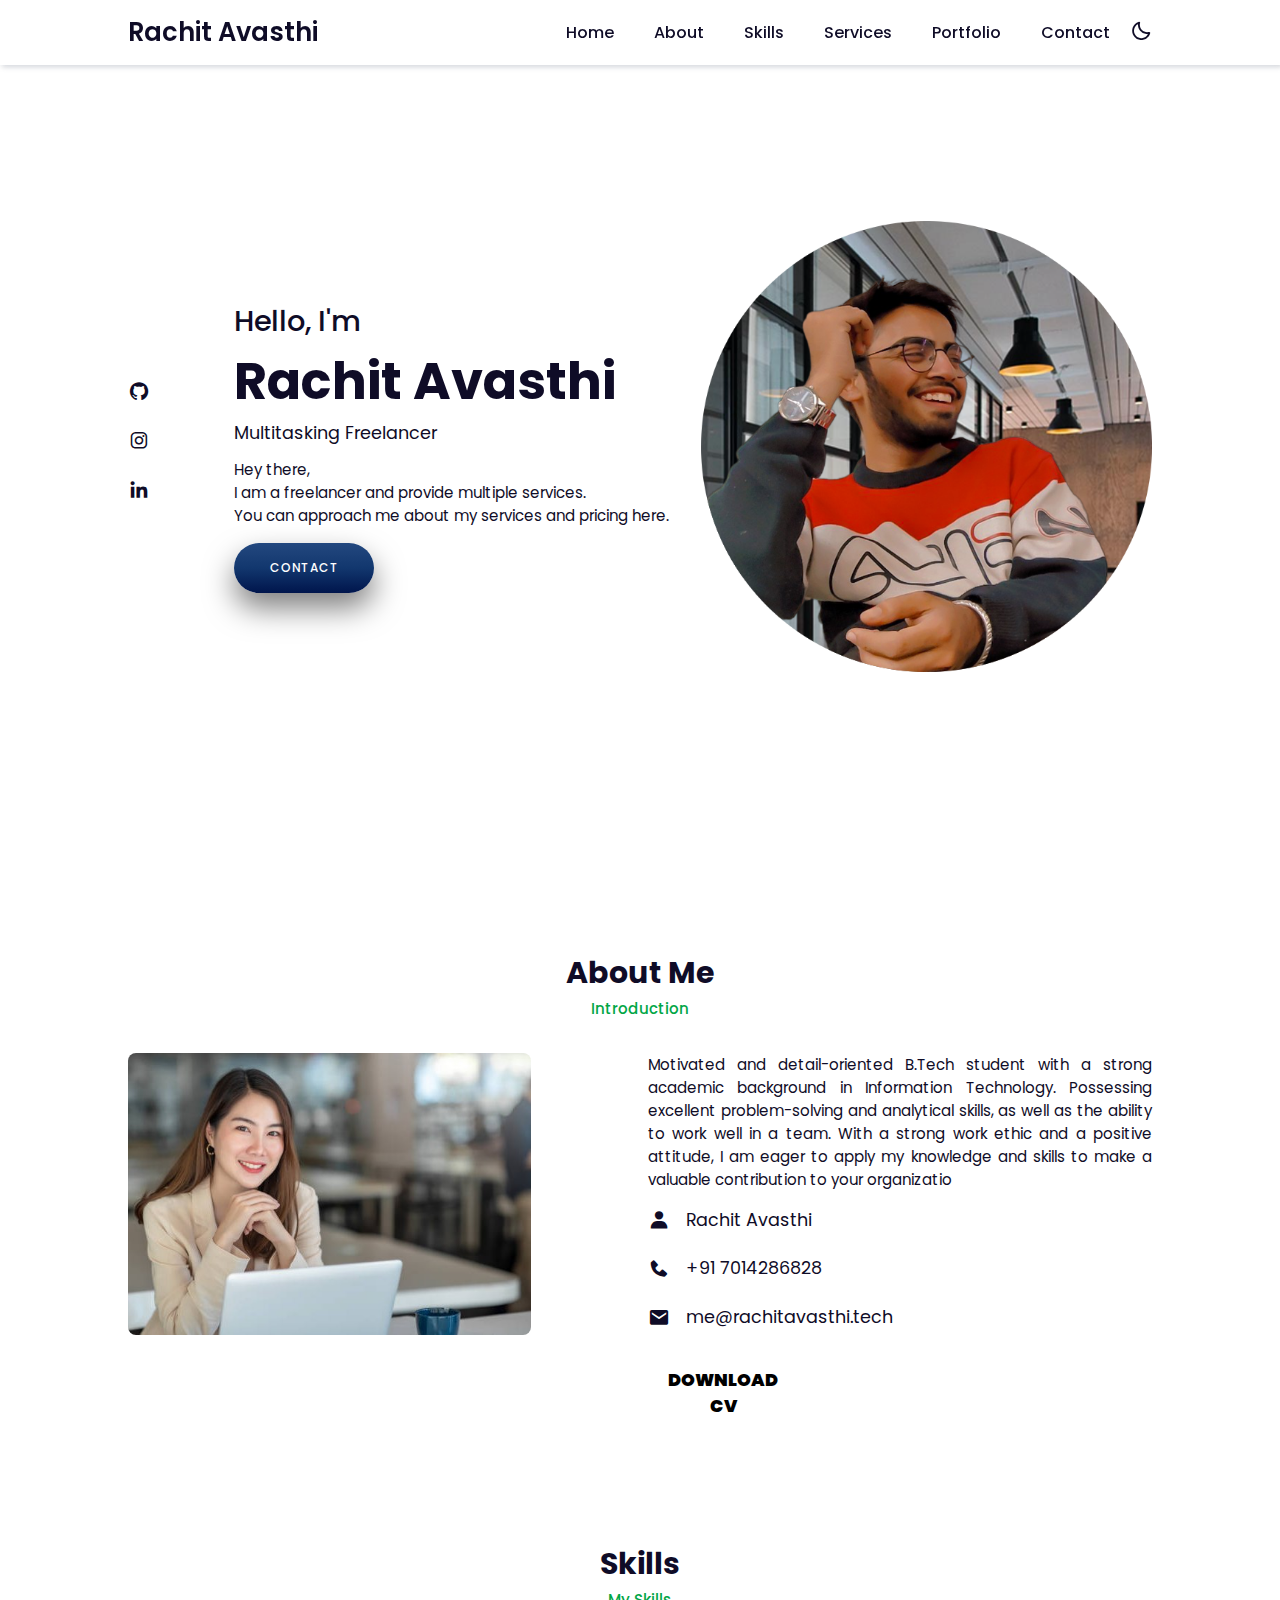
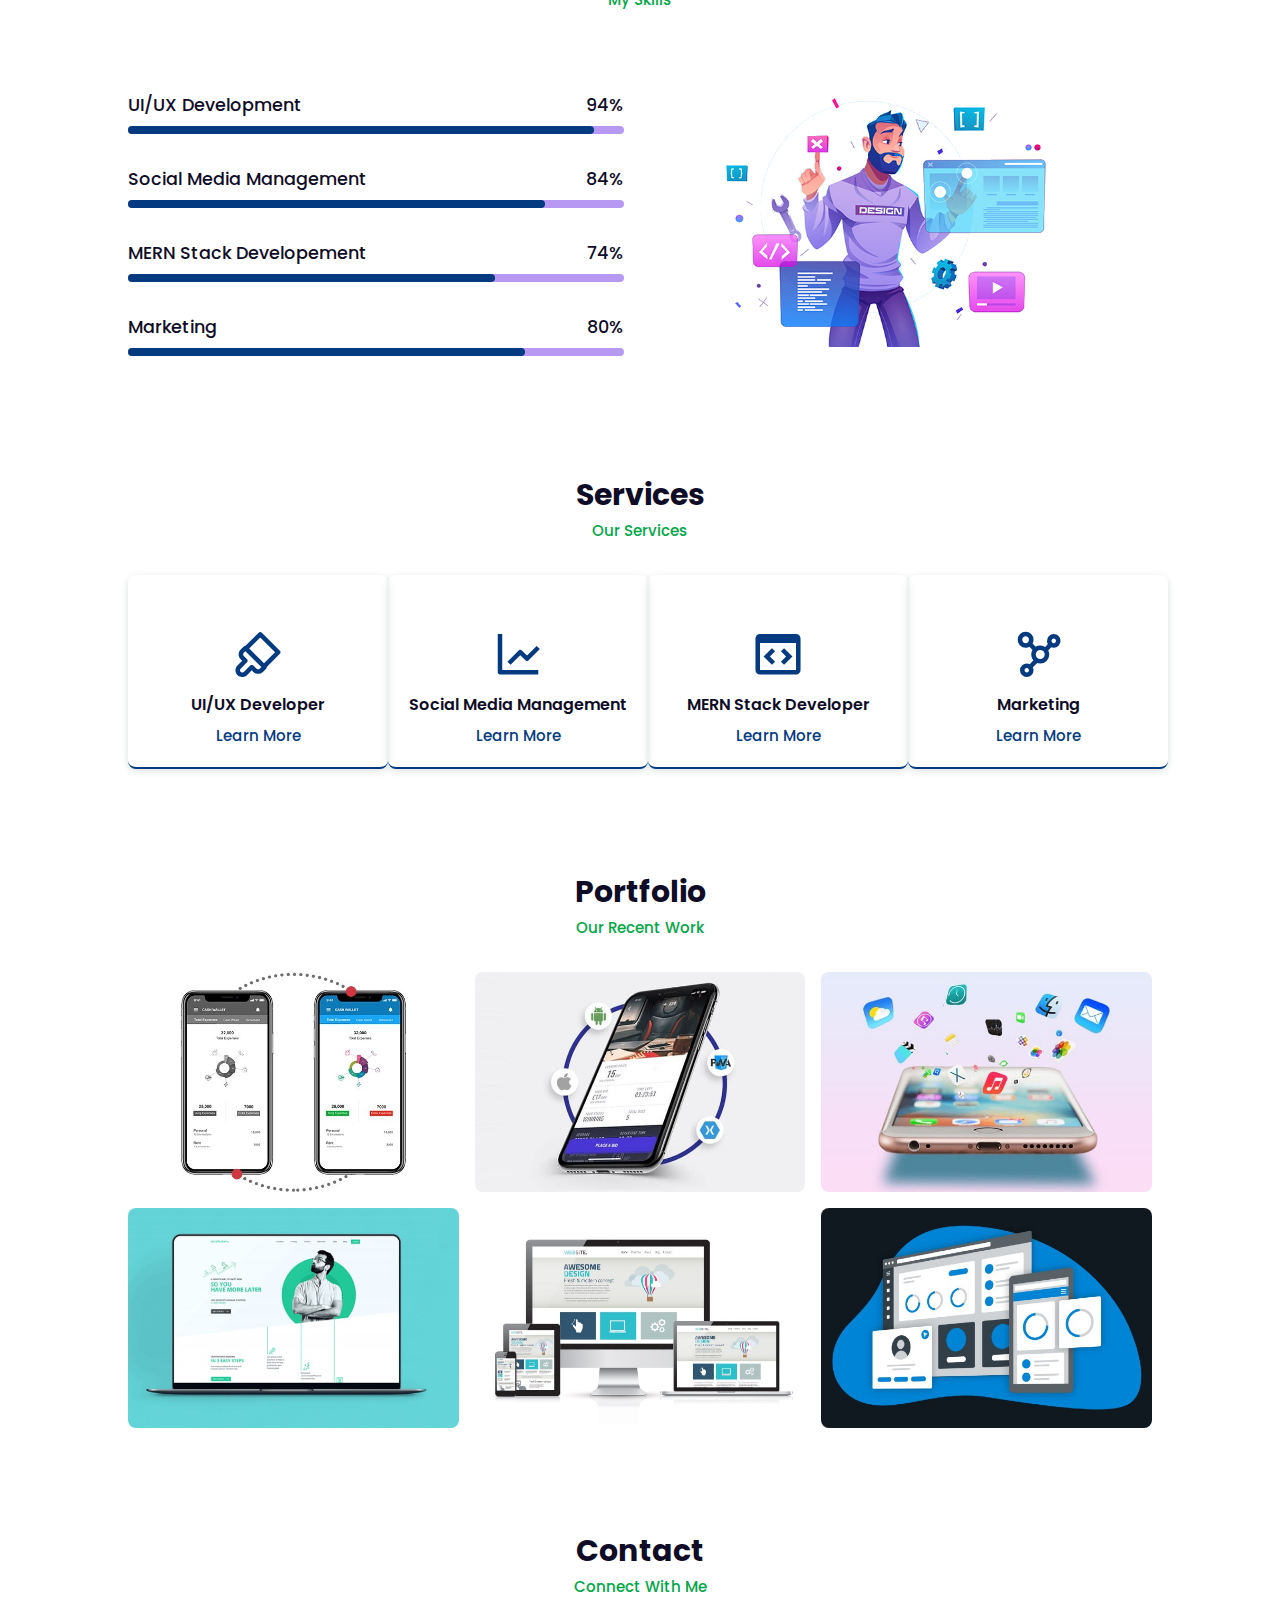
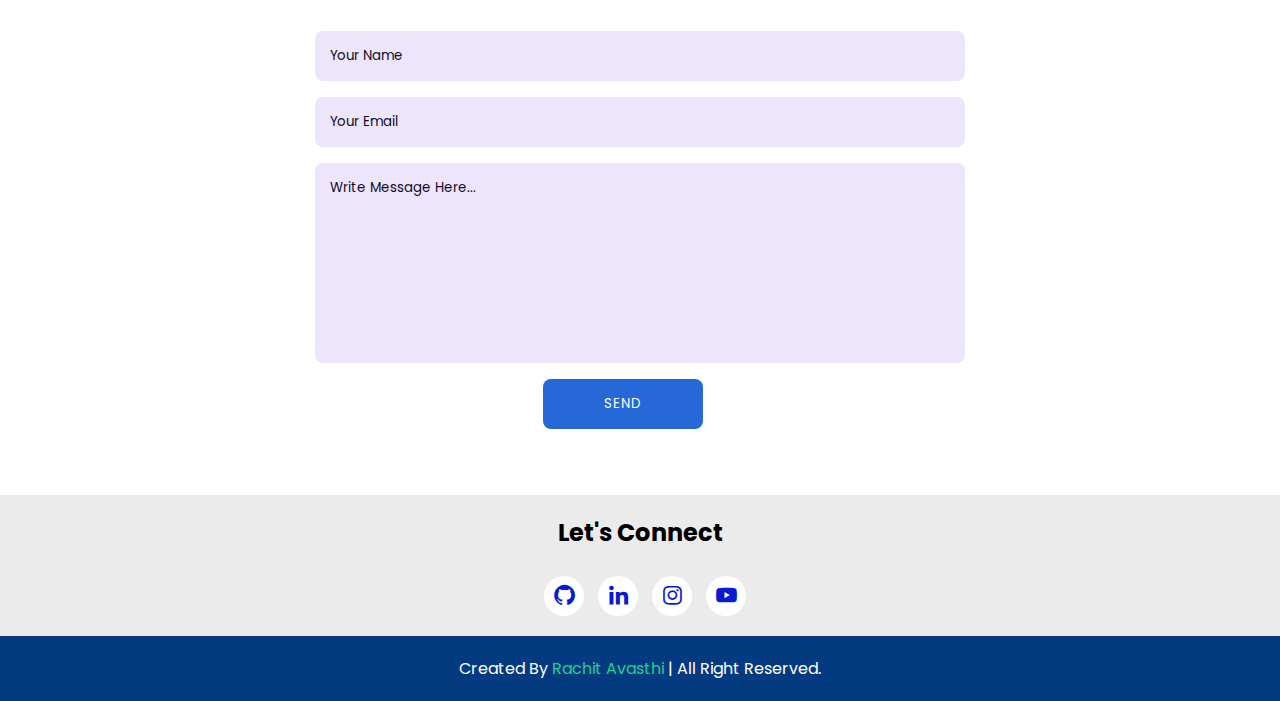
==== index.html @ ac88b284 "Update index.html" ====
<!DOCTYPE html>
<html lang="en">
<head>
    <meta charset="UTF-8">
    <meta http-equiv="X-UA-Compatible" content="IE=edge">
    <meta name="viewport" content="width=device-width, initial-scale=1.0">
    <title>Rachit Avasthi</title>
    <!-- Link To CSS -->
    <link rel="stylesheet" href="./css/style.css">
    <!-- Box Icons -->
    <link rel="stylesheet" href="https://cdn.jsdelivr.net/npm/boxicons@latest/css/boxicons.min.css">
    <!-- Favicon  -->
    <link rel="shortcut icon" href="/11.png" type="image/x-icon">
</head>
<body>
    <!-- Navbar -->
    <header>
        <a href="#" class="logo">Rachit Avasthi</a>
 
        <div class="bx bx-menu" id="menu-icon"></div>
 
        <ul class="navbar">
            <li><a href="#home">Home</a></li>
            <li><a href="#about">About</a></li>
            <li><a href="#skills">Skills</a></li>
            <li><a href="#services">Services</a></li>
            <li><a href="#portfolio">Portfolio</a></li>
            <li><a href="#contact">Contact</a></li>
            <div class="bx bx-moon" id="darkmode"></div>
        </ul>
    </header>
    <!-- Home -->
 
    <section class="home" id="home">
        <div class="social">
            <a href="https://github.com/Gacky1" target="_blank"><i class='bx bxl-github'></i></a>
            <a href="https://www.instagram.com/gacky_a1" target="_blank"><i class='bx bxl-instagram'></i></a>
            <a href="https://www.linkedin.com/in/rachit-avasthi/" target="_blank"><i class='bx bxl-linkedin' ></i></a>
        </div>
        <div class="home-img">
            <img src="11.png" alt="">
        </div>
        <div class="home-text">
            <span>Hello, I'm</span>
            <h1>Rachit Avasthi</h1>
            <h2>Multitasking Freelancer</h2>
            <p>Hey there,<br>I am a freelancer and provide multiple services.<br> You can approach me about my services and pricing here.</p>
            <a href="#contact" class=""><button class="btn">
                <span class="btn-text-one">Contact</span>
                <span class="btn-text-two">Sure!</span>
            </button></a>
        </div>
 
    </section>
    <!-- About -->
    <section class="about" id="about">
        <div class="heading">
            <h2>About Me</h2>
            <span>Introduction</span>
        </div>
        <!-- About Content -->
        <div class="about-container">
            <div class="about-img">
                <img src="121.jpg" alt="">
            </div>
            <div class="about-text">
                <p>Motivated and detail-oriented B.Tech student with a strong
                    academic background in Information Technology. Possessing
                    excellent problem-solving and analytical skills, as well as the
                    ability to work well in a team. With a strong work ethic and a
                    positive attitude, I am eager to apply my knowledge and skills
                    to make a valuable contribution to your organizatio</p>
                <div class="information">
                    <!-- Box 1 -->
                    <div class="info-box">
                        <i class='bx bxs-user' ></i>
                        <span>Rachit Avasthi</span>
                    </div>
                    <!-- Box 2 -->
                    <div class="info-box">
                        <i class='bx bxs-phone' ></i>
                        <span>+91 7014286828</span>
                    </div>
                    <!-- Box 3 -->
                    <div class="info-box">
                        <i class='bx bxs-envelope' ></i>
                        <span>me@rachitavasthi.tech</span>
                    </div>
                </div>
                <a href="Rachit Avasthi.pdf" class="" target="_blank"><button>
                    <span class="box">
                        Download CV
                    </span>
                </button></a>
            </div>
        </div>
    </section>
    <!-- Skills -->
    <section class="skills" id="skills">
        <div class="heading">
            <h2>Skills</h2>
            <span>My Skills</span>
        </div>
        <!-- Skills Content -->
        <div class="skills-container">
            <div class="bars">
                <!-- Box 1 -->
                <div class="bars-box">
                    <h3>UI/UX Development</h3>
                    <span>94%</span>
                    <div class="light-bar"></div>
                    <div class="percent-bar html-bar"></div>
                </div>
                <!-- Box 2 -->
                <div class="bars-box">
                    <h3>Social Media Management</h3>
                    <span>84%</span>
                    <div class="light-bar"></div>
                    <div class="percent-bar css-bar"></div>
                </div>
                <!-- Box 3 -->
                <div class="bars-box">
                    <h3>MERN Stack Developement</h3>
                    <span>74%</span>
                    <div class="light-bar"></div>
                    <div class="percent-bar js-bar"></div>
                </div>
                <!-- Box 4 -->
                <div class="bars-box">
                    <h3>Marketing</h3>
                    <span>80%</span>
                    <div class="light-bar"></div>
                    <div class="percent-bar react-bar"></div>
                </div>
            </div>
            <div class="skills-img">
                <img src="123.png" alt="">
            </div>
        </div>
 
    </section>
    <!-- Services -->
    <section class="services" id="services">
        <div class="heading">
            <h2>Services</h2>
            <span>Our Services</span>
        </div>
        <div class="services-content">
            <!-- Box 1 -->
            <div class="services-box">
                <i class='bx bx-brush' ></i>
                <h3>UI/UX Developer</h3>
                <a href="#">Learn More</a>
            </div>
            <!-- Box 2 -->
            <div class="services-box">
                <i class='bx bx-line-chart'></i>
                <h3>Social Media Management</h3>
                <a href="#">Learn More</a>
            </div>
            <!-- Box 3 -->
            <div class="services-box">
                <i class='bx bx-code-block'></i>
                <h3>MERN Stack Developer</h3>
                <a href="#">Learn More</a>
            </div>

            <div class="services-box">
                <i class='bx bx-network-chart'></i>
                <h3>Marketing</h3>
                <a href="#">Learn More</a>
            </div>
        </div>
    </section>
    <!-- Portfolio -->
    <section class="portfolio" id="portfolio">
        <div class="heading">
            <h2>Portfolio</h2>
            <span>Our Recent Work</span>
        </div>
        <div class="portfolio-content">
            <div class="portfolio-img">
                <img src="blog-2.jpg" alt="">
            </div>
            <div class="portfolio-img">
                <img src="blog-3.jpg" alt="">
            </div>
            <div class="portfolio-img">
                <img src="blog-4.jpg" alt="">
            </div>
            <div class="portfolio-img">
                <img src="blog-5.jpg" alt="">
            </div>
            <div class="portfolio-img">
                <img src="blog-6.jpg" alt="">
            </div>
            <div class="portfolio-img">
                <img src="blog-7.jpg" alt="">
            </div>
            
        </div>
    </section>
    <!-- Contact -->
    <section class="contact" id="contact">
        <div class="heading">
            <h2>Contact</h2>
            <span>Connect With Me</span>
        </div>
        <div class="contact-form">
            <form action="https://formsubmit.co/rachitavasthi.it25@jecrc.ac.in" method="POST" />
                <input type="text" placeholder="Your Name" required>
                <input type="email" name="" id="" placeholder="Your Email" required>
                <textarea name="" id="" cols="30" rows="10" placeholder="Write Message Here..."></textarea>
                <input type="submit" value="Send" class="contact-button">
            </form>
        </div>
    </section>
    <!-- Footer -->
    <div class="footer">
        <h2>Let's Connect</h2>
        <div class="footer-social">
            <a href="https://github.com/Gacky1" target="_blank"><i class='bx bxl-github' ></i></a>
            <a href="https://www.linkedin.com/in/rachit-avasthi/" target="_blank"><i class='bx bxl-linkedin' ></i></a>
            <a href="https://www.instagram.com/gacky_a1" target="_blank"><i class='bx bxl-instagram' ></i></a>
            <a href="#"><i class='bx bxl-youtube' ></i></a>
        </div>
 
    </div>
    <!-- Copyright -->
    <div class="copyright">
        <p>Created By <a href="">Rachit Avasthi</a> | All Right Reserved.</p>
    </div>
 
 
 
    <!-- Link To JS -->
    <script src="./js/script.js"></script>
</body>
</html>
---- css/style.css ----
/* Google Fonts */
@import url("https://fonts.googleapis.com/css2?family=Poppins:wght@200;300;400;500;600;700&display=swap");
* {
  margin: 0;
  padding: 0;
  box-sizing: border-box;
  list-style: none;
  text-decoration: none;
  scroll-behavior: smooth;
  scroll-padding-top: 2rem;
  font-family: "Poppins", sans-serif;
}
:root {
  --main-color: #033a80;
  --bg-color: #fff;
  --text-color: #0f0c27;
  --hover: hsl(260, 100%, 51%);
 
  --big-font: 3.2rem;
  --medium-font: 1.8rem;
  --p-font: 0.941rem;
}
section {
  padding: 50px 10%;
}
body.active {
  --text-color: #fff;
  --bg-color: #0f0c27;
}
body {
  background: var(--bg-color);
  color: var(--text-color);
}
*::selection {
  color: var(--bg-color);
  background: var(--main-color);
}
.heading {
  text-align: center;
}
.heading h2 {
  font-size: 30px;
}
 
.heading span {
  font-size: var(--p-font);
  color: rgb(2, 166, 70);
}
header {
  position: fixed;
  width: 100%;
  top: 0;
  right: 0;
  z-index: 1000;
  display: flex;
  align-items: center;
  justify-content: space-between;
  background: var(--bg-color);
  padding: 13px 10%;
  transition: 0.2s;
  box-shadow: -3px -3px 7px #ffffff73,
				2px 2px 5px rgba(94, 104, 121, 0.288);
}
header.shadow {
  box-shadow: 0 0 4px rgb(14 55 54 / 15%);
}
.logo {
  font-size: 1.61rem;
  font-weight: 600;
  color: var(--text-color);
}
.navbar {
  display: flex;
}
.navbar a {
  font-size: 1rem;
  padding: 10px 20px;
  color: var(--text-color);
  font-weight: 500;
}
.navbar a:hover {
  color: var(--hover);
}
#menu-icon {
  font-size: 24px;
  cursor: pointer;
  z-index: 10001;
  display: none;
}
#darkmode {
  font-size: 22px;
  cursor: pointer;
}
.home {
  position: relative;
  width: 100%;
  min-height: 100vh;
  display: grid;
  grid-template-columns: 0.2fr 1fr 1fr;
  align-items: center;
  gap: 1rem;
}
.home-img {
  order: 3;
}
.home-img img {
  width: 100%;
}
.home-text span {
  font-size: var(--medium-font);
  font-weight: 500;
}
.home-text h1 {
  font-size: var(--big-font);
}
.home-text h2 {
  font-size: 1.1rem;
  font-weight: 400;
}
.home-text p {
  font-size: var(--p-font);
  font-weight: 400;
  margin: 0.7rem 0 1rem;
}
.social {
  display: flex;
  flex-direction: column;
}
.social a {
  margin-bottom: 1rem;
  font-size: 22px;
  color: var(--text-color);
}
.social a:hover {
  color: var(--hover);
  transform: scale(1.09);
  transition: 0.5s;
}
/* .btn {
  display: inline-block;
  background: var(--main-color);
  color: #fff;
  padding: 0.7rem 1.3rem;
  border-radius: 0.5rem;
}
.btn:hover {
  background: var(--hover);
}
  */
  .btn {
    width: 140px;
    height: 50px;
    background: linear-gradient(to top, #00154c, #12376e, #23487f);
    color: #fff;
    border-radius: 50px;
    border: none;
    outline: none;
    cursor: pointer;
    position: relative;
    box-shadow: 0 15px 30px rgba(0, 0, 0, 0.5);
    overflow: hidden;
  }
  
  .btn span {
    font-size: 12px;
    text-transform: uppercase;
    letter-spacing: 1px;
    transition: top 0.5s;
  }
  
  .btn-text-one {
    position: absolute;
    width: 100%;
    top: 50%;
    left: 0;
    transform: translateY(-50%);
  }
  
  .btn-text-two {
    position: absolute;
    width: 100%;
    top: 150%;
    left: 0;
    transform: translateY(-50%);
  }
  
  .btn:hover .btn-text-one {
    top: -100%;
  }
  
  .btn:hover .btn-text-two {
    top: 50%;
  }
  

.about-container {
  display: grid;
  grid-template-columns: repeat(2, 1fr);
  gap: 1rem;
  margin-top: 2rem;
}
 
.about-img img {
  width: 80%;
  border-radius: 0.5rem;
}
.about-text p {
  font-size: var(--p-font);
  font-weight: 400;
  text-align: justify;
}
.information {
  margin: 1rem 0 1.4rem;
}
.information .info-box {
  display: flex;
  align-items: center;
  margin-bottom: 1.4rem;
}
.information .info-box .bx {
  font-size: 22px;
}
.information .info-box span {
  font-weight: 400;
  margin-left: 1rem;
}
.box {
  width: 140px;
  height: auto;
  float: left;
  transition: .5s linear;
  position: relative;
  display: block;
  overflow: hidden;
  padding: 15px;
  text-align: center;
  margin: 0 5px;
  background: transparent;
  text-transform: uppercase;
  font-weight: 900;
}

.box:before {
  position: absolute;
  content: '';
  left: 0;
  bottom: 0;
  height: 4px;
  width: 100%;
  border-bottom: 4px solid transparent;
  border-left: 4px solid transparent;
  box-sizing: border-box;
  transform: translateX(100%);
}

.box:after {
  position: absolute;
  content: '';
  top: 0;
  left: 0;
  width: 100%;
  height: 4px;
  border-top: 4px solid transparent;
  border-right: 4px solid transparent;
  box-sizing: border-box;
  transform: translateX(-100%);
}

.box:hover {
  box-shadow: 0 5px 15px rgba(0, 0, 0, 0.5);
}

.box:hover:before {
  border-color: #262626;
  height: 100%;
  transform: translateX(0);
  transition: .3s transform linear, .3s height linear .3s;
}

.box:hover:after {
  border-color: #262626;
  height: 100%;
  transform: translateX(0);
  transition: .3s transform linear, .3s height linear .5s;
}

button {
  color: black;
  text-decoration: none;
  cursor: pointer;
  outline: none;
  border: none;
  background: transparent;
}
.skills-container {
  display: grid;
  grid-template-columns: repeat(2, 1fr);
  align-items: center;
  gap: 2rem;
  margin-top: 4rem;
}
.skills-img img {
  width: 80%;
  padding-left: 4rem;
  object-position: center;
}
.bars-box {
  position: relative;
  display: flex;
  justify-content: space-between;
  align-items: center;
  padding: 1rem 0;
  margin-bottom: 1rem;
}
.bars-box h3,
span {
  font-size: 1.1rem;
  font-weight: 500;
}
.light-bar {
  position: absolute;
  bottom: 0;
  left: 0;
  width: 100%;
  height: 0.5rem;
  background: hsla(260, 100%, 44%, 0.4);
  border-radius: 0.5rem;
}
.percent-bar {
  position: absolute;
  bottom: 0;
  left: 0;
  height: 0.5rem;
  background: var(--main-color);
  border-radius: 0.5rem;
}
.html-bar {
  width: 94%;
}
.css-bar {
  width: 84%;
}
.js-bar {
  width: 74%;
}
.react-bar {
  width: 80%;
}
.services-content {
  display: grid;
  grid-template-columns: repeat(auto-fit, minmax(200px, auto));
  justify-content: center;
  gap: 1rem;
  margin-top: 2rem;
}
.services-box {
  padding: 20px;
  width: 260px;
  display: flex;
  flex-direction: column;
  align-items: center;
  text-align: center;
  border-radius: 0.5rem;
  border-bottom: 2px solid var(--main-color);
  box-shadow: 0 2px 7px rgb(14 55 54 / 15%);
}
.services-box:hover{
  background-color: #02225a;
  transform: scale(1.09);
  transition: 0.8s;
}

.services-box h3 {
  font-size: 1rem;
  font-weight: 600;
  margin: 0.7rem 0 0.4rem;
}
.services-box:hover h3{
  color: #fff;
  transition: 0.8s;
}
.services-box .bx {
  padding-top: 2rem;
  font-size: 54px;
  color: var(--main-color);
}
.services-box:hover .bx{
  color: #22cf91;
  transition: 0.8s;
}
.services-box a {
  color: var(--main-color);
  font-size: var(--p-font);
  font-weight: 500;
}
.services-box:hover a{
  color: #8b8a8f;
  transition: 0.8s;
}
.portfolio-content {
  display: grid;
  grid-template-columns: repeat(auto-fit, minmax(280px, auto));
  gap: 1rem;
  margin-top: 2rem;
}
.portfolio-img {
  overflow: hidden;
  border-radius: 0.5rem;
}
.portfolio-img img {
  width: 100%;
  display: block;
}
.portfolio-img img:hover {
  transform: scale(1.1);
  transition: 1s;
}
.contact-form {
  display: grid;
  place-items: center;
  margin-top: 2rem;
}
.contact-form form {
  display: flex;
  flex-direction: column;
  width: 650px;
}
form input,
textarea {
  padding: 15px;
  border-radius: 0.5rem;
  width: 100%;
  border: none;
  outline: none;
  background: hsla(260, 100%, 44%, 0.1);
  margin-bottom: 1rem;
  color: var(--text-color);
}
form input::placeholder,
textarea::placeholder {
  color: var(--text-color);
}
form textarea {
  resize: none;
  height: 200px;
}
.contact-button {
  width: 160px;
  cursor: pointer;
  background: #2768d9;
  color: #fff;
  justify-content: center;
  text-transform: uppercase;
  letter-spacing: 1px;
  margin-left: 35%;
}
.contact-button:hover {
  background: var(--hover);
}
.footer {
  display: grid;
  place-items: center;
  padding: 20px;
  background: #ebebeb;
  color: #000;
}
.footer h2 {
  font-size: 1.5rem;
  margin-bottom: 1.6rem;
}
.footer-social a i{
  color: rgb(10, 26, 208);
  font-size: 25px;
  margin-left: 10px;
  text-align: center;
  line-height: 40px;
  background-color: #fff;
  border-radius: 50%;
  width: 40px;
  height: 40px;
}
.copyright {
  padding: 20px;
  background: var(--main-color);
  text-align: center;
  color: #fff;
}
.copyright a{
  color: #22cf91;
}
/* Making Responsive */
@media (max-width: 991px) {
  header {
    padding: 18px 4%;
  }
  section {
    padding: 50px 4%;
  }
}
@media (max-width: 881px) {
  :root {
    --big-font: 2.7rem;
    --medium-font: 1.4rem;
  }
}
@media (max-width: 768px) {
  :root {
    --big-font: 2.4rem;
    --medium-font: 1.2rem;
  }
  header {
    padding: 11px 4%;
  }
  #menu-icon {
    display: initial;
    color: var(--text-color);
  }
  header .navbar {
    position: absolute;
    top: -500px;
    left: 0;
    right: 0;
    display: flex;
    flex-direction: column;
    background: var(--bg-color);
    box-shadow: 0 4px 4px rgb(0 0 0 / 10%);
    transition: 0.2s ease;
    text-align: center;
  }
  .navbar.active {
    top: 100%;
  }
  .navbar a {
    padding: 1.5rem;
    display: block;
    background: var(--bg-color);
  }
  #darkmode {
    position: absolute;
    top: 1.4rem;
    right: 2rem;
  }
  .scroll-down {
    display: none;
  }
  .home {
    grid-template-columns: 0.5fr 3fr;
  }
  .home-text {
    grid-column: 1/3;
    padding-left: 1.4rem;
  }
  .home-img {
    order: initial;
  }
  .about-container {
    grid-template-columns: 1fr;
  }
  .about-img {
    display: flex;
    justify-content: center;
  }
  .skills-container {
    grid-template-columns: 1fr;
  }
  .skills-img img {
    padding-left: 0;
  }
  .skills-img {
    padding-top: 2rem;
    display: flex;
    justify-content: center;
  }
  .contact-form form{
    width: 300px;
  }
  .contact-button{
    margin-left: 25%;
  }
}
@media (max-width: 340px) {
  :root {
    --big-font: 1.7rem;
    --medium-font: 1.1rem;
  }
  .home-text span {
    font-size: 1rem;
  }
  .home-text h2 {
    font-size: 0.9rem;
    font-weight: 500;
  }
  .information .info-box span {
    font-size: 1rem;
  }
  .portfolio-content {
    grid-template-columns: repeat(auto-fit, minmax(200px, auto));
  }
  .contact-form form{
    width: 300px;
  }
  .contact-button{
    margin-left: 25%;
  }
}
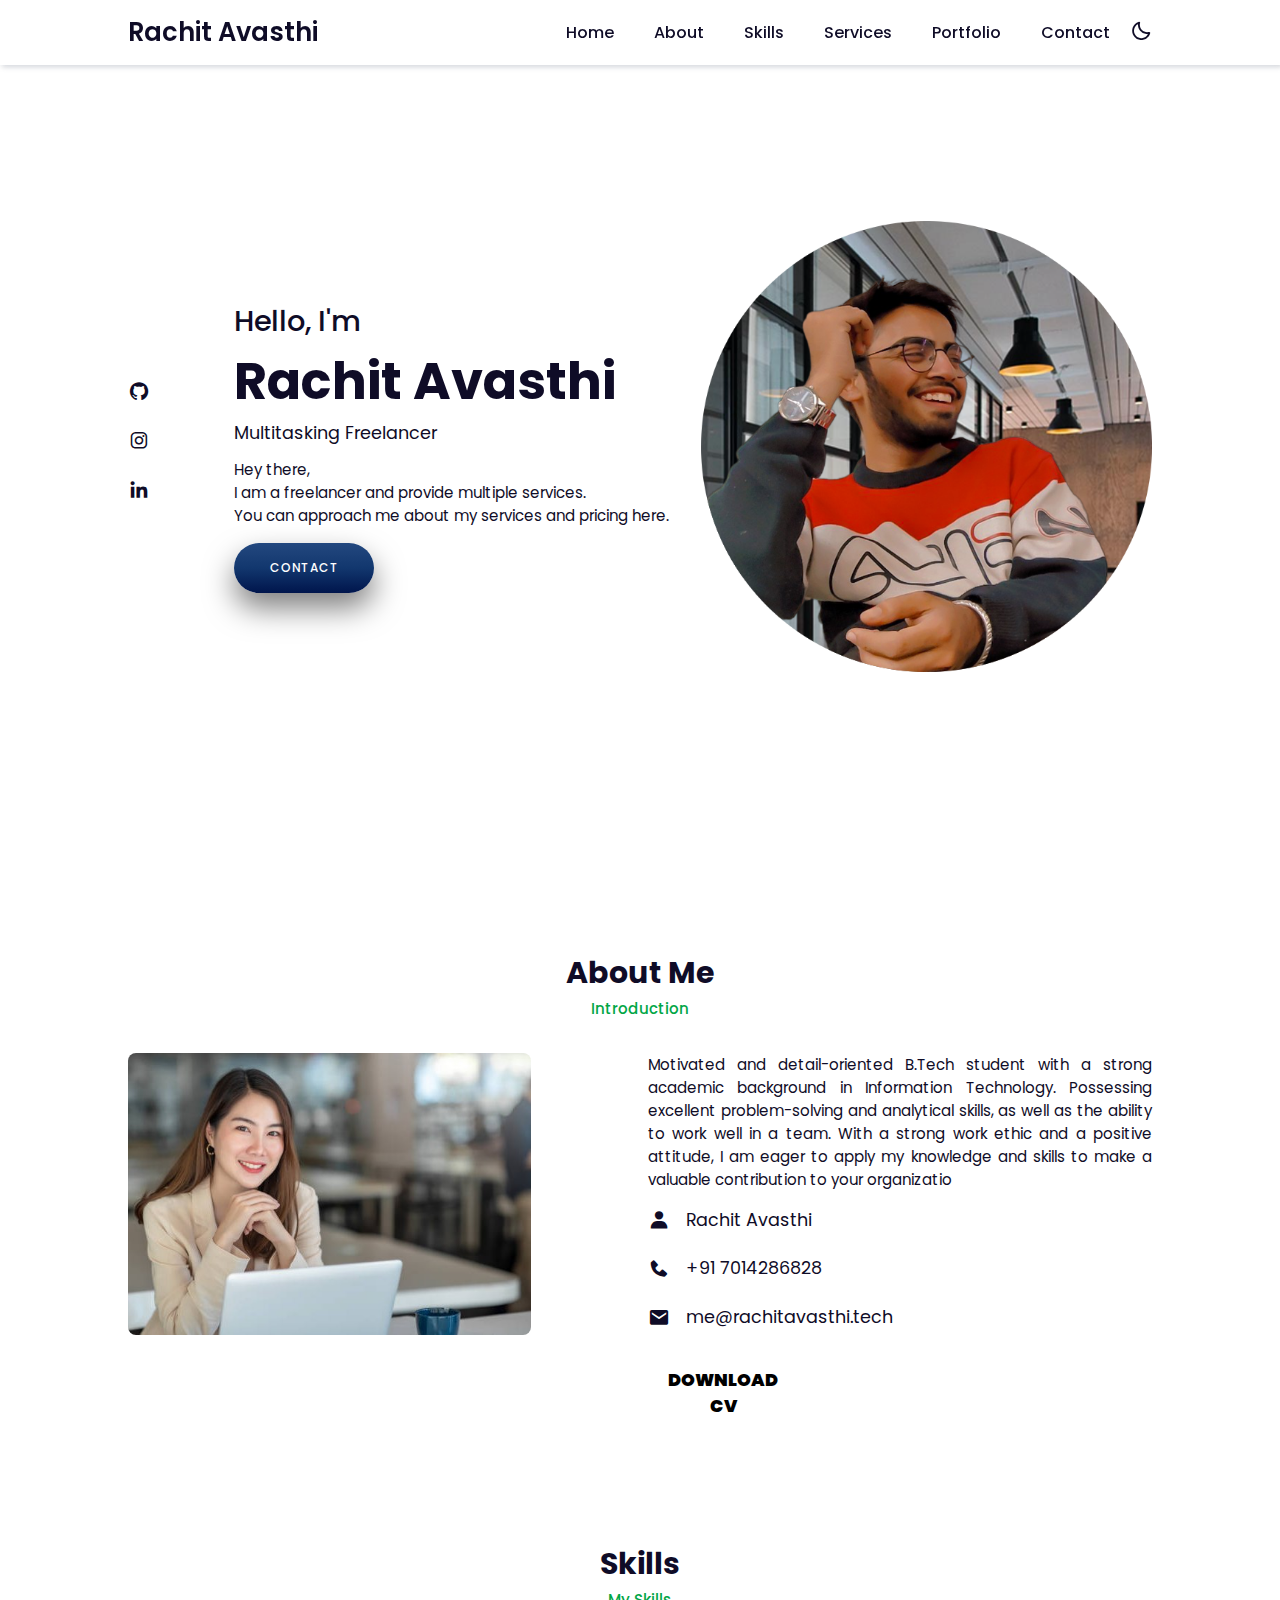
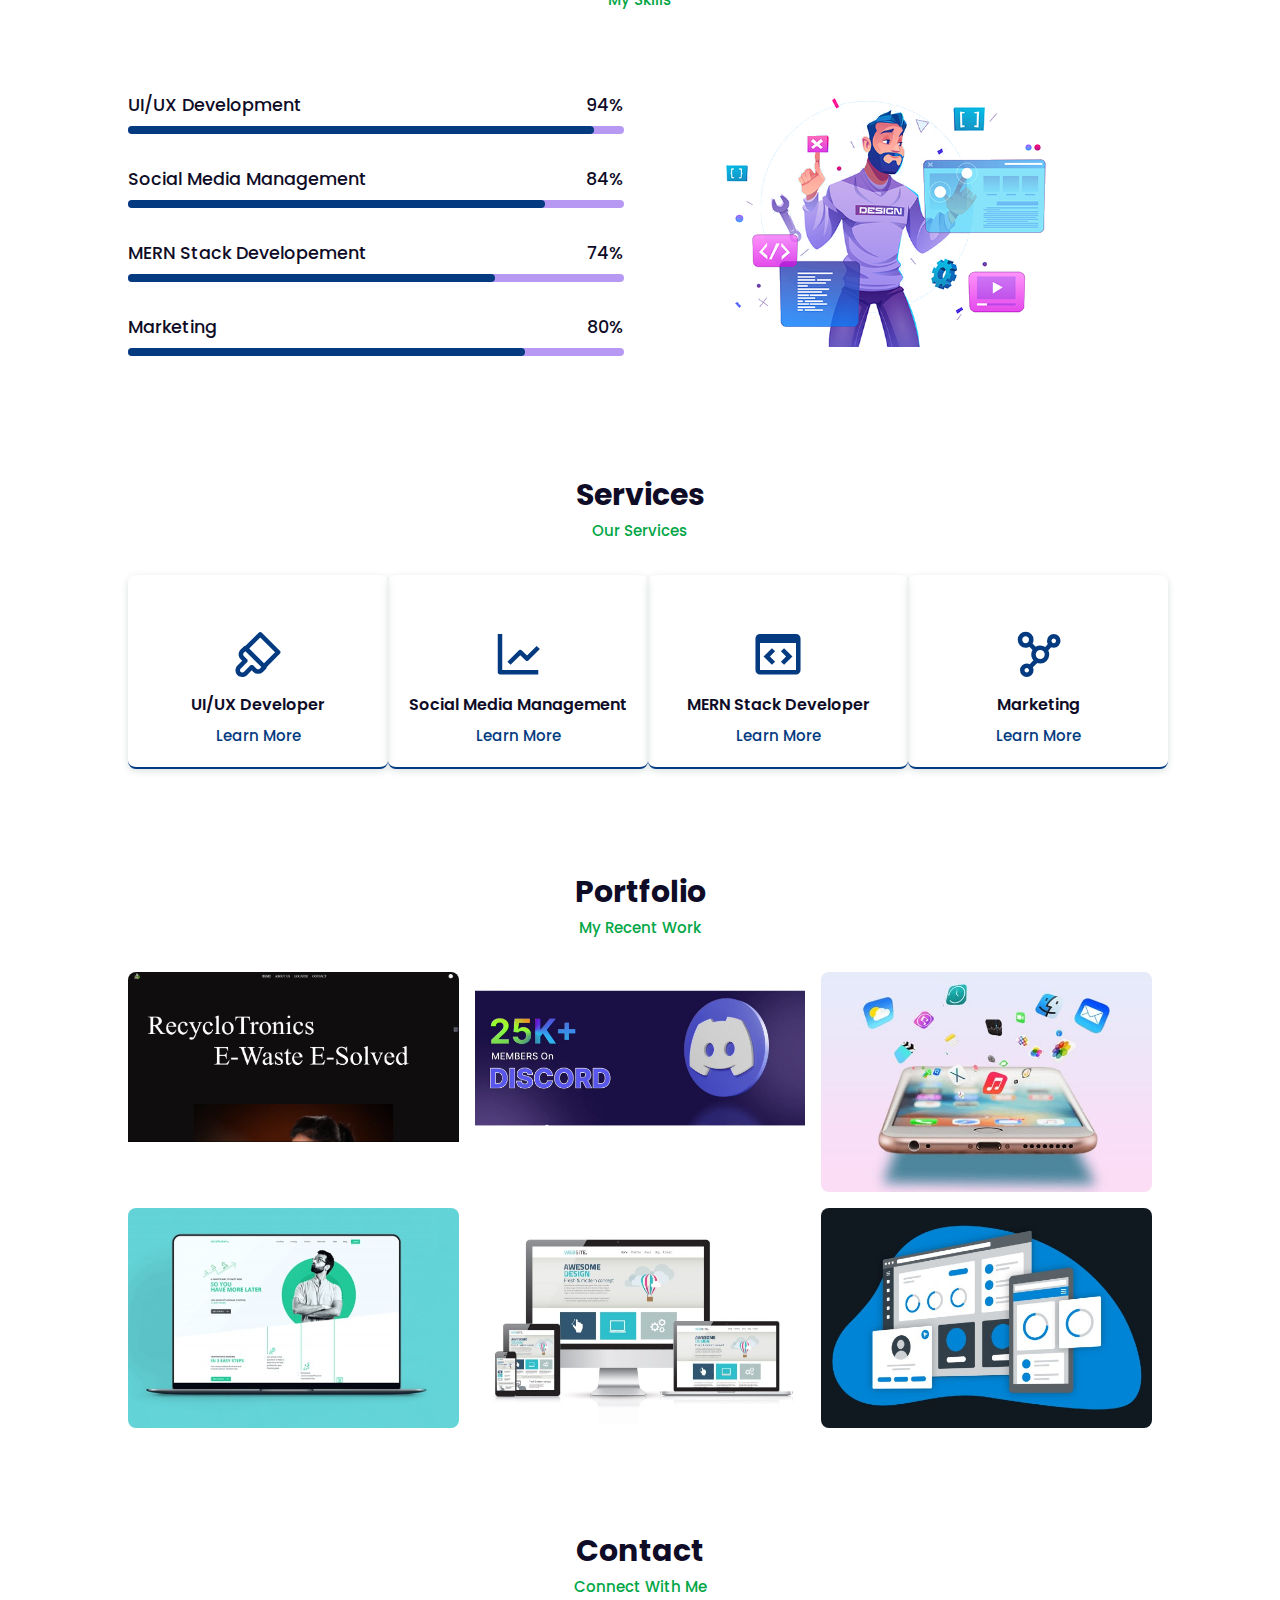
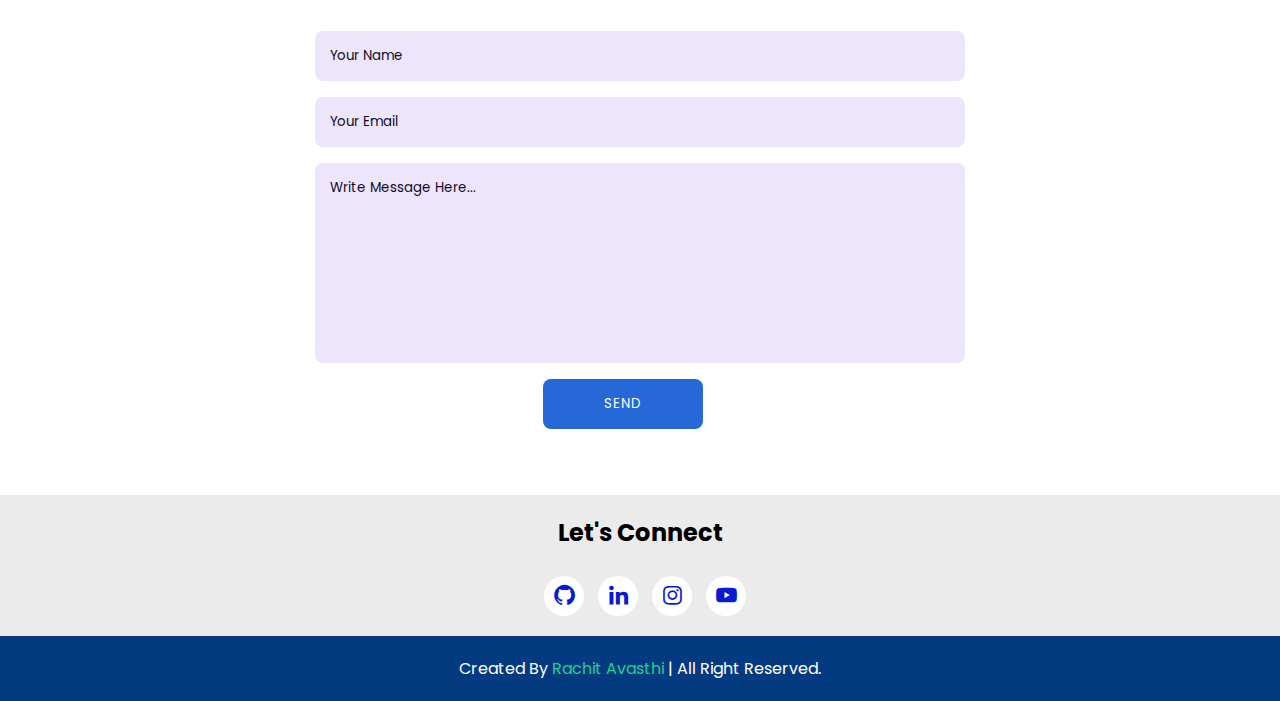
==== commit f02589fd: "Update index.html" ====
--- a/index.html
+++ b/index.html
@@ -176,14 +176,14 @@
     <section class="portfolio" id="portfolio">
         <div class="heading">
             <h2>Portfolio</h2>
-            <span>Our Recent Work</span>
+            <span>My Recent Work</span>
         </div>
         <div class="portfolio-content">
             <div class="portfolio-img">
-                <img src="blog-2.jpg" alt="">
-            </div>
-            <div class="portfolio-img">
-                <img src="blog-3.jpg" alt="">
+                <a href="https://github.com/Gacky1/RecycloTronics/tree/main" target="_blank"><img src="/Images/Recyclotronics.png" alt=""></a>
+            </div>
+            <div class="portfolio-img">
+                <img src="Images/dc.png" alt="">
             </div>
             <div class="portfolio-img">
                 <img src="blog-4.jpg" alt="">
@@ -210,7 +210,7 @@
             <form action="https://formsubmit.co/rachitavasthi.it25@jecrc.ac.in" method="POST" />
                 <input type="text" placeholder="Your Name" required>
                 <input type="email" name="" id="" placeholder="Your Email" required>
-                <textarea name="" id="" cols="30" rows="10" placeholder="Write Message Here..."></textarea>
+                <textarea name="" id="" cols="30" rows="10" placeholder="Write Message Here..." required></textarea>
                 <input type="submit" value="Send" class="contact-button">
             </form>
         </div>
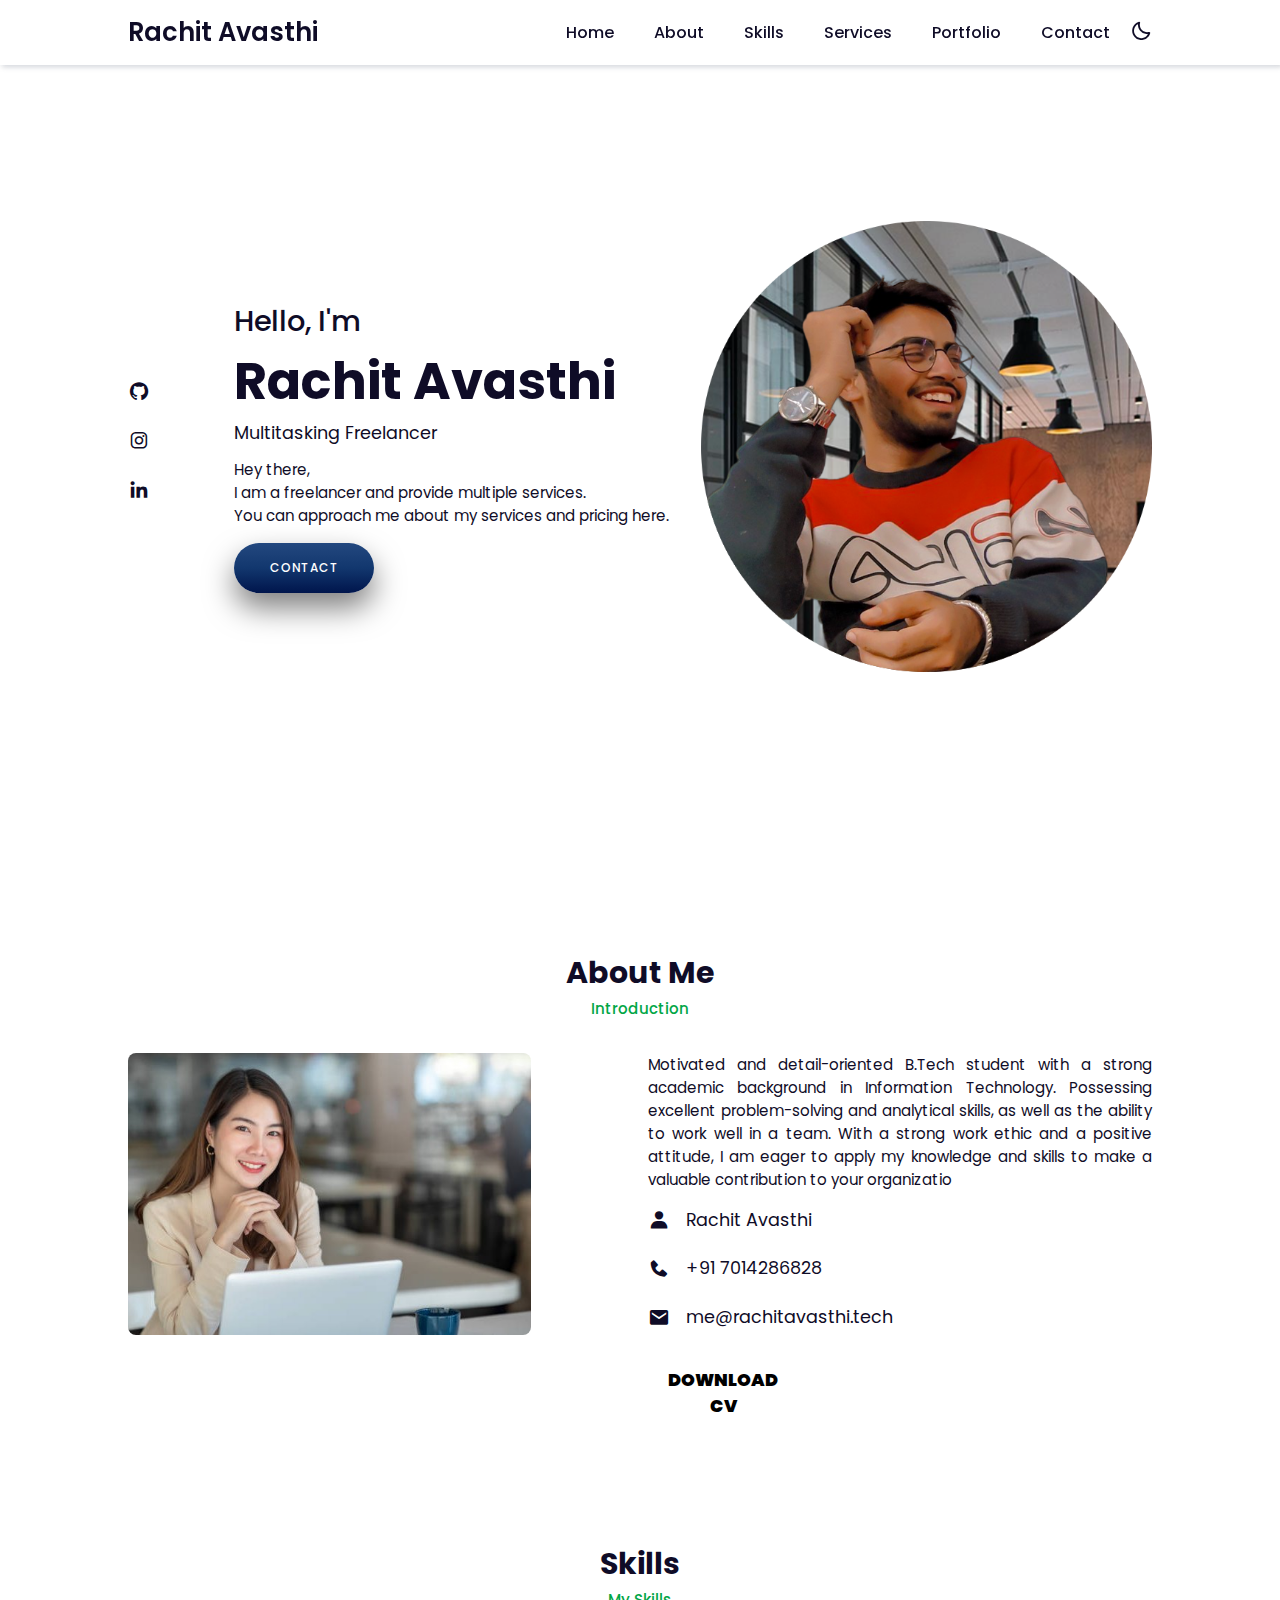
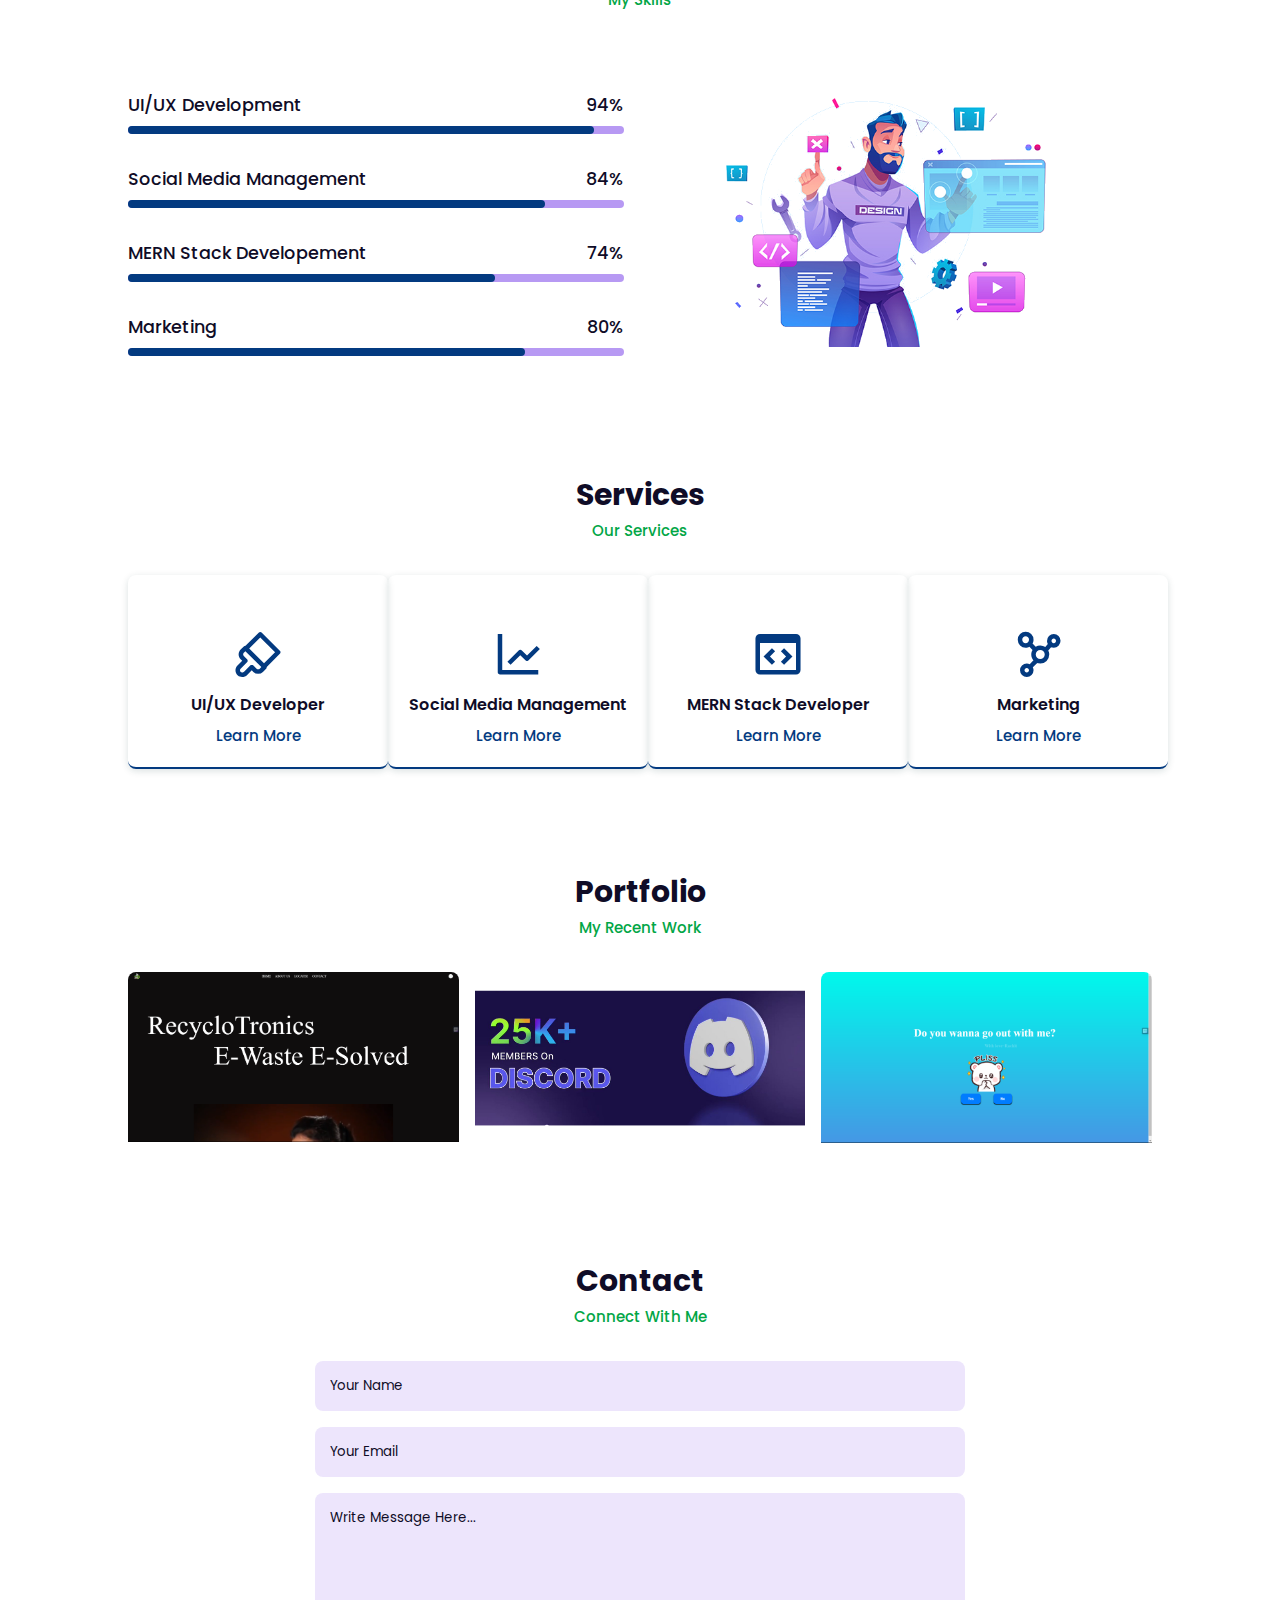
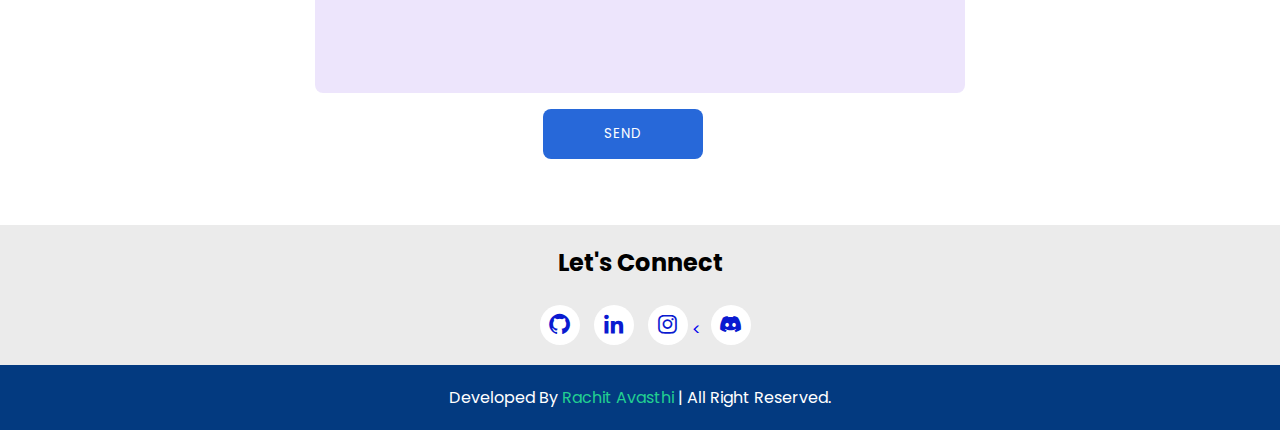
==== commit 6dca66af: "Update index.html" ====
--- a/index.html
+++ b/index.html
@@ -183,12 +183,12 @@
                 <a href="https://github.com/Gacky1/RecycloTronics/tree/main" target="_blank"><img src="/Images/Recyclotronics.png" alt=""></a>
             </div>
             <div class="portfolio-img">
-                <img src="Images/dc.png" alt="">
-            </div>
-            <div class="portfolio-img">
-                <img src="blog-4.jpg" alt="">
-            </div>
-            <div class="portfolio-img">
+                <a href="https://discord.gg/khiladiadda" target="_blank"><img src="Images/dc.png" alt=""></a>
+            </div>
+            <div class="portfolio-img">
+                <a href="https://github.com/Gacky1/Ask-her-out" target="_blank"><img src="/Images/asking out.png" alt=""></a>
+            </div>
+            <!-- <div class="portfolio-img">
                 <img src="blog-5.jpg" alt="">
             </div>
             <div class="portfolio-img">
@@ -196,8 +196,7 @@
             </div>
             <div class="portfolio-img">
                 <img src="blog-7.jpg" alt="">
-            </div>
-            
+            </div>-->
         </div>
     </section>
     <!-- Contact -->
@@ -222,13 +221,13 @@
             <a href="https://github.com/Gacky1" target="_blank"><i class='bx bxl-github' ></i></a>
             <a href="https://www.linkedin.com/in/rachit-avasthi/" target="_blank"><i class='bx bxl-linkedin' ></i></a>
             <a href="https://www.instagram.com/gacky_a1" target="_blank"><i class='bx bxl-instagram' ></i></a>
-            <a href="#"><i class='bx bxl-youtube' ></i></a>
+            <a href="https://discord.gg/khiladiadda"><<i class='bx bxl-discord-alt'></i></a>
         </div>
  
     </div>
     <!-- Copyright -->
     <div class="copyright">
-        <p>Created By <a href="">Rachit Avasthi</a> | All Right Reserved.</p>
+        <p>Developed By <a href="">Rachit Avasthi</a> | All Right Reserved.</p>
     </div>
  
  
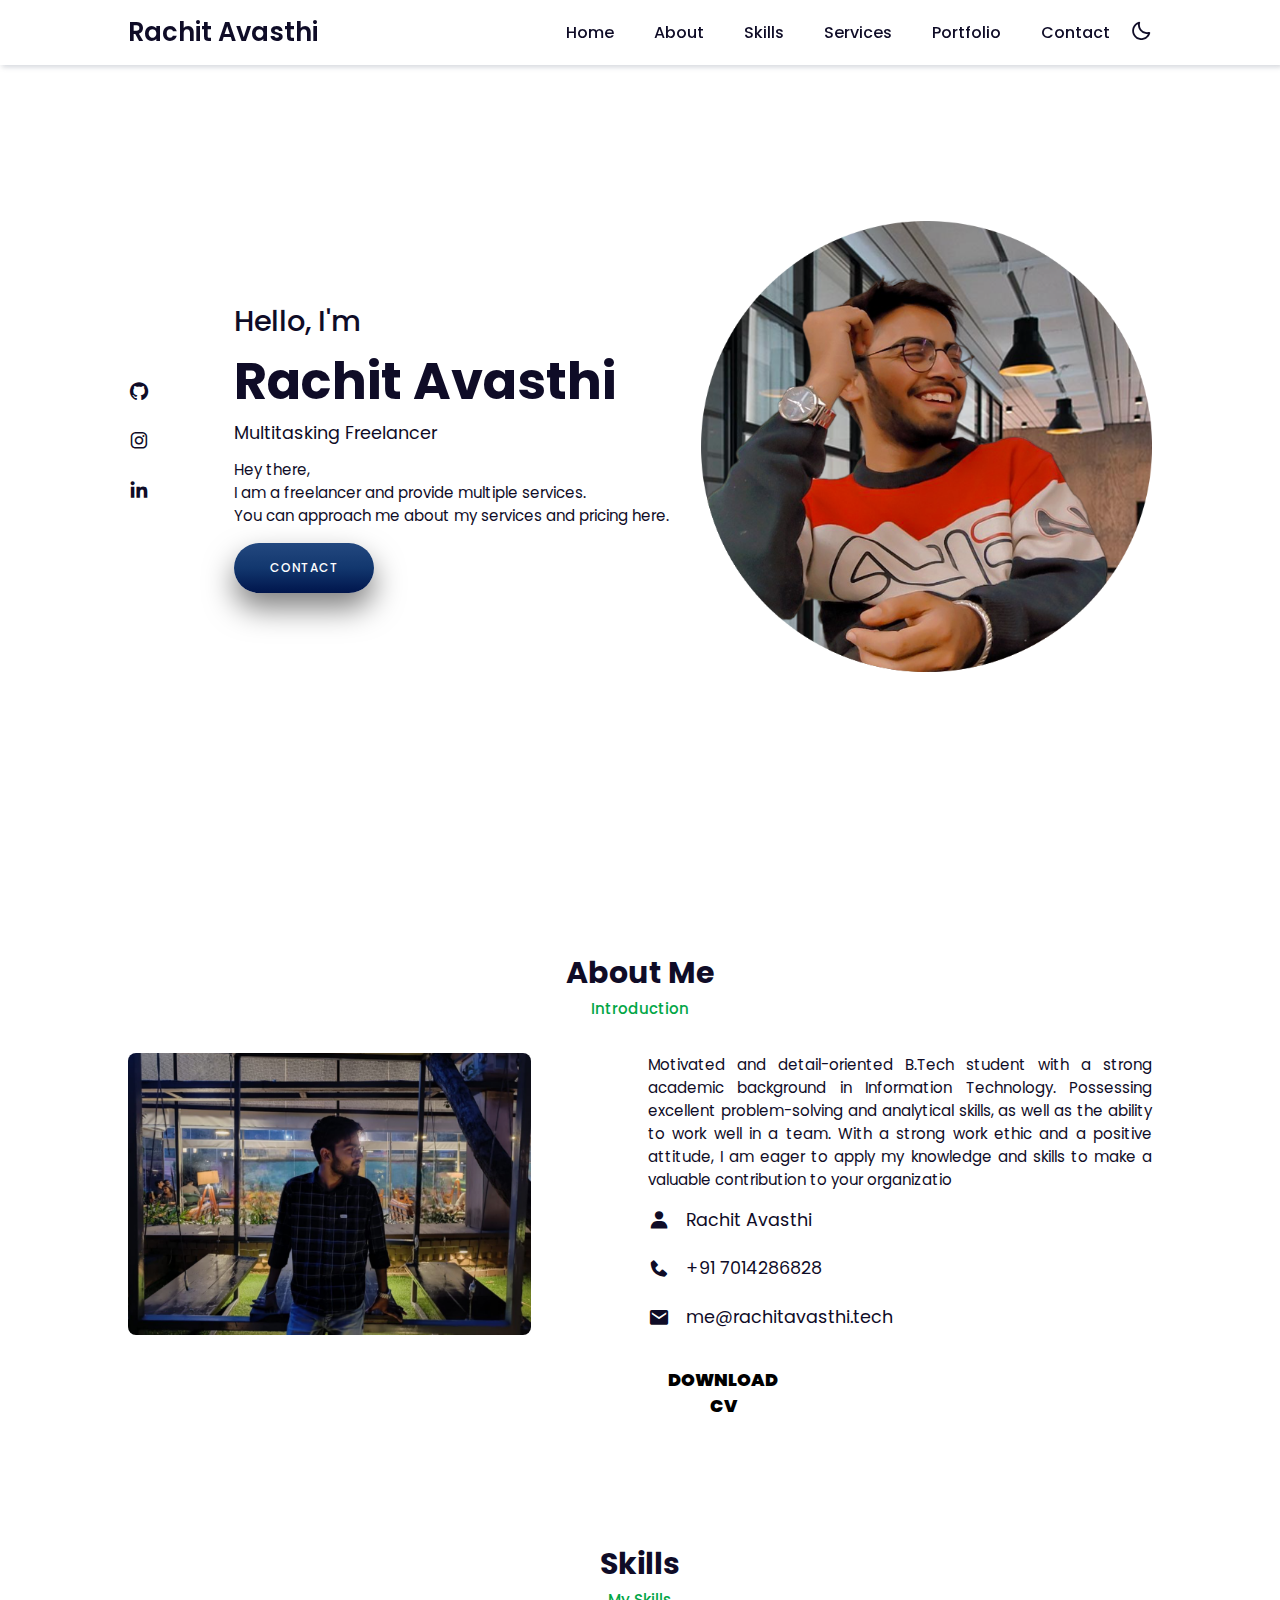
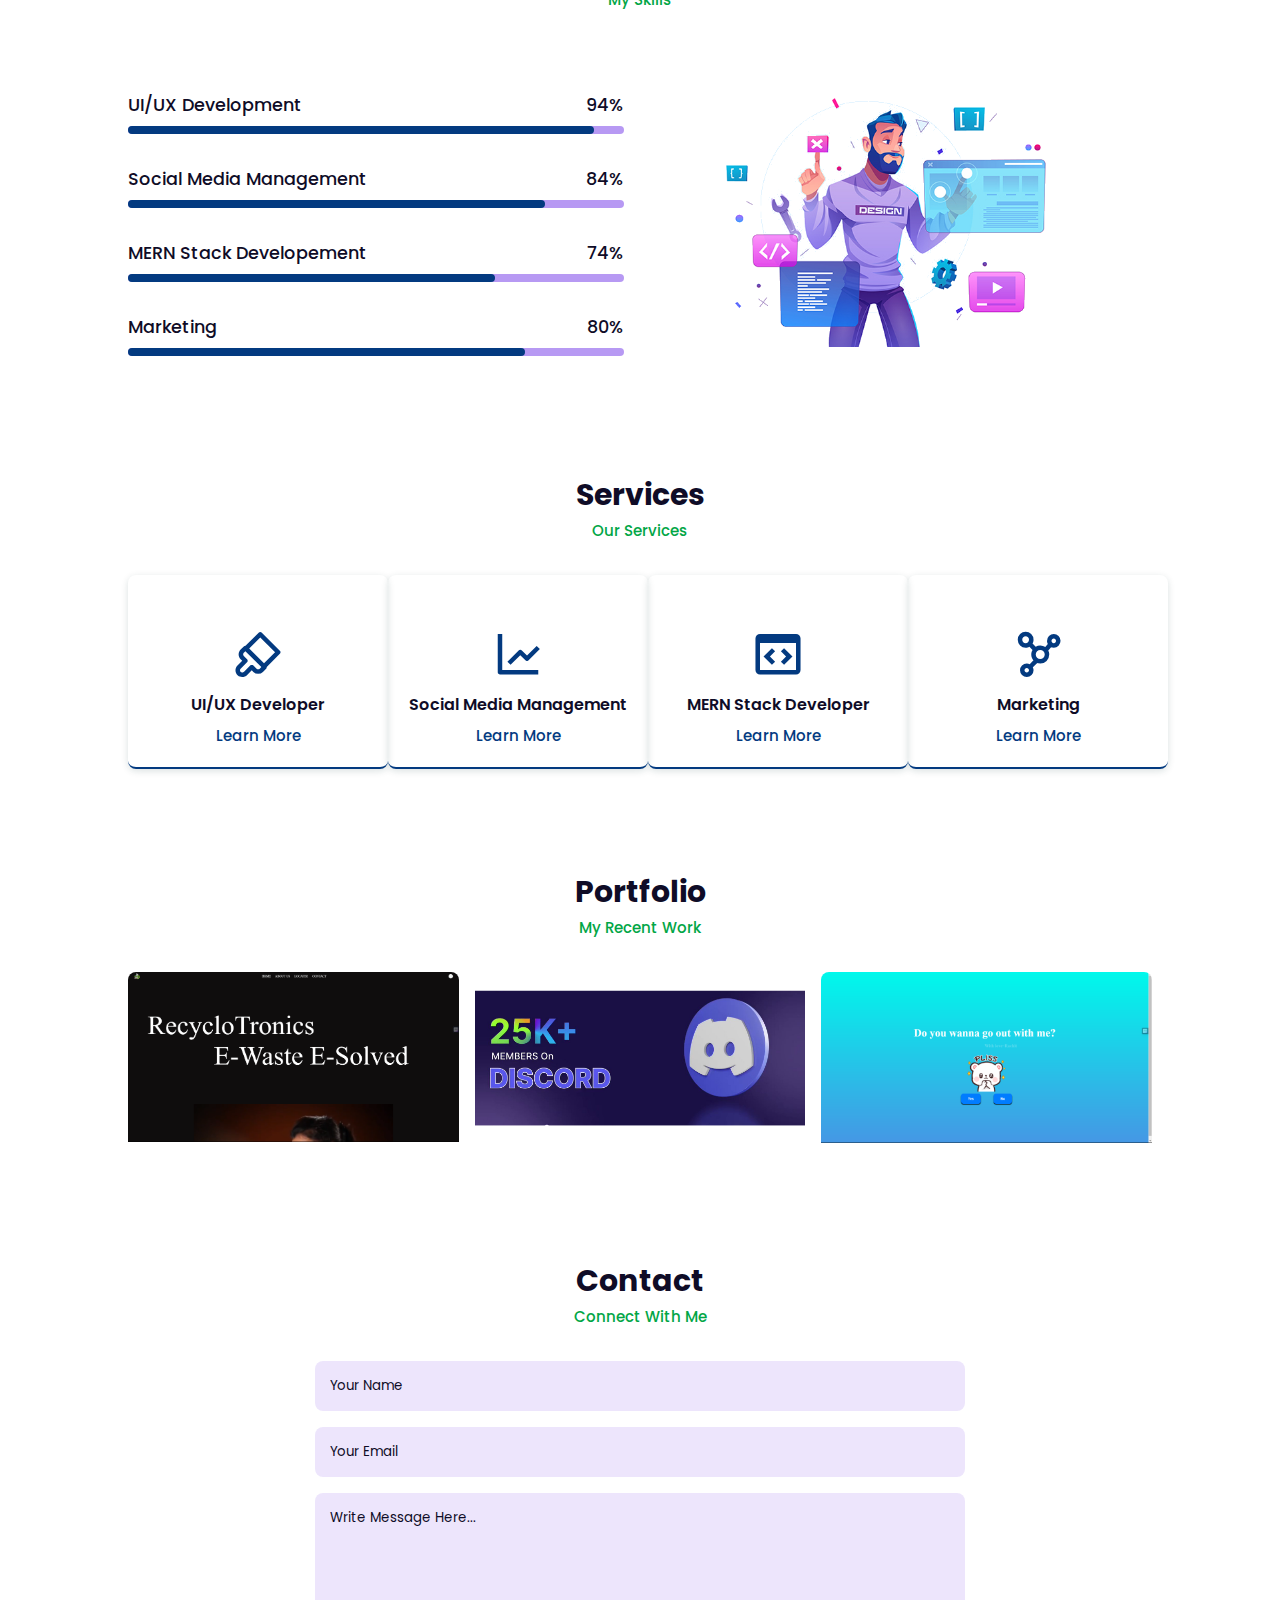
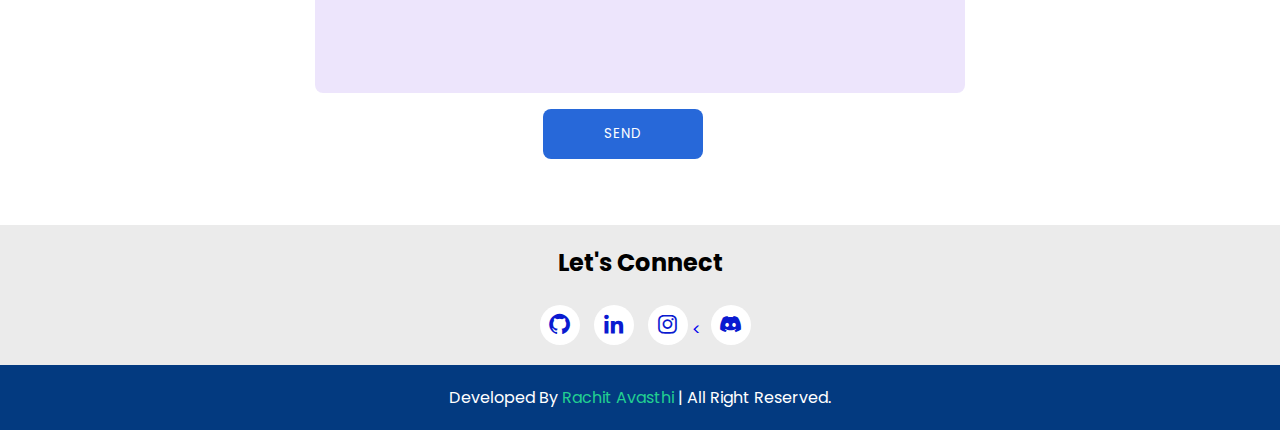
==== commit 65548647: "Update index.html" ====
--- a/index.html
+++ b/index.html
@@ -61,7 +61,7 @@
         <!-- About Content -->
         <div class="about-container">
             <div class="about-img">
-                <img src="121.jpg" alt="">
+                <img src="121.png" alt="">
             </div>
             <div class="about-text">
                 <p>Motivated and detail-oriented B.Tech student with a strong
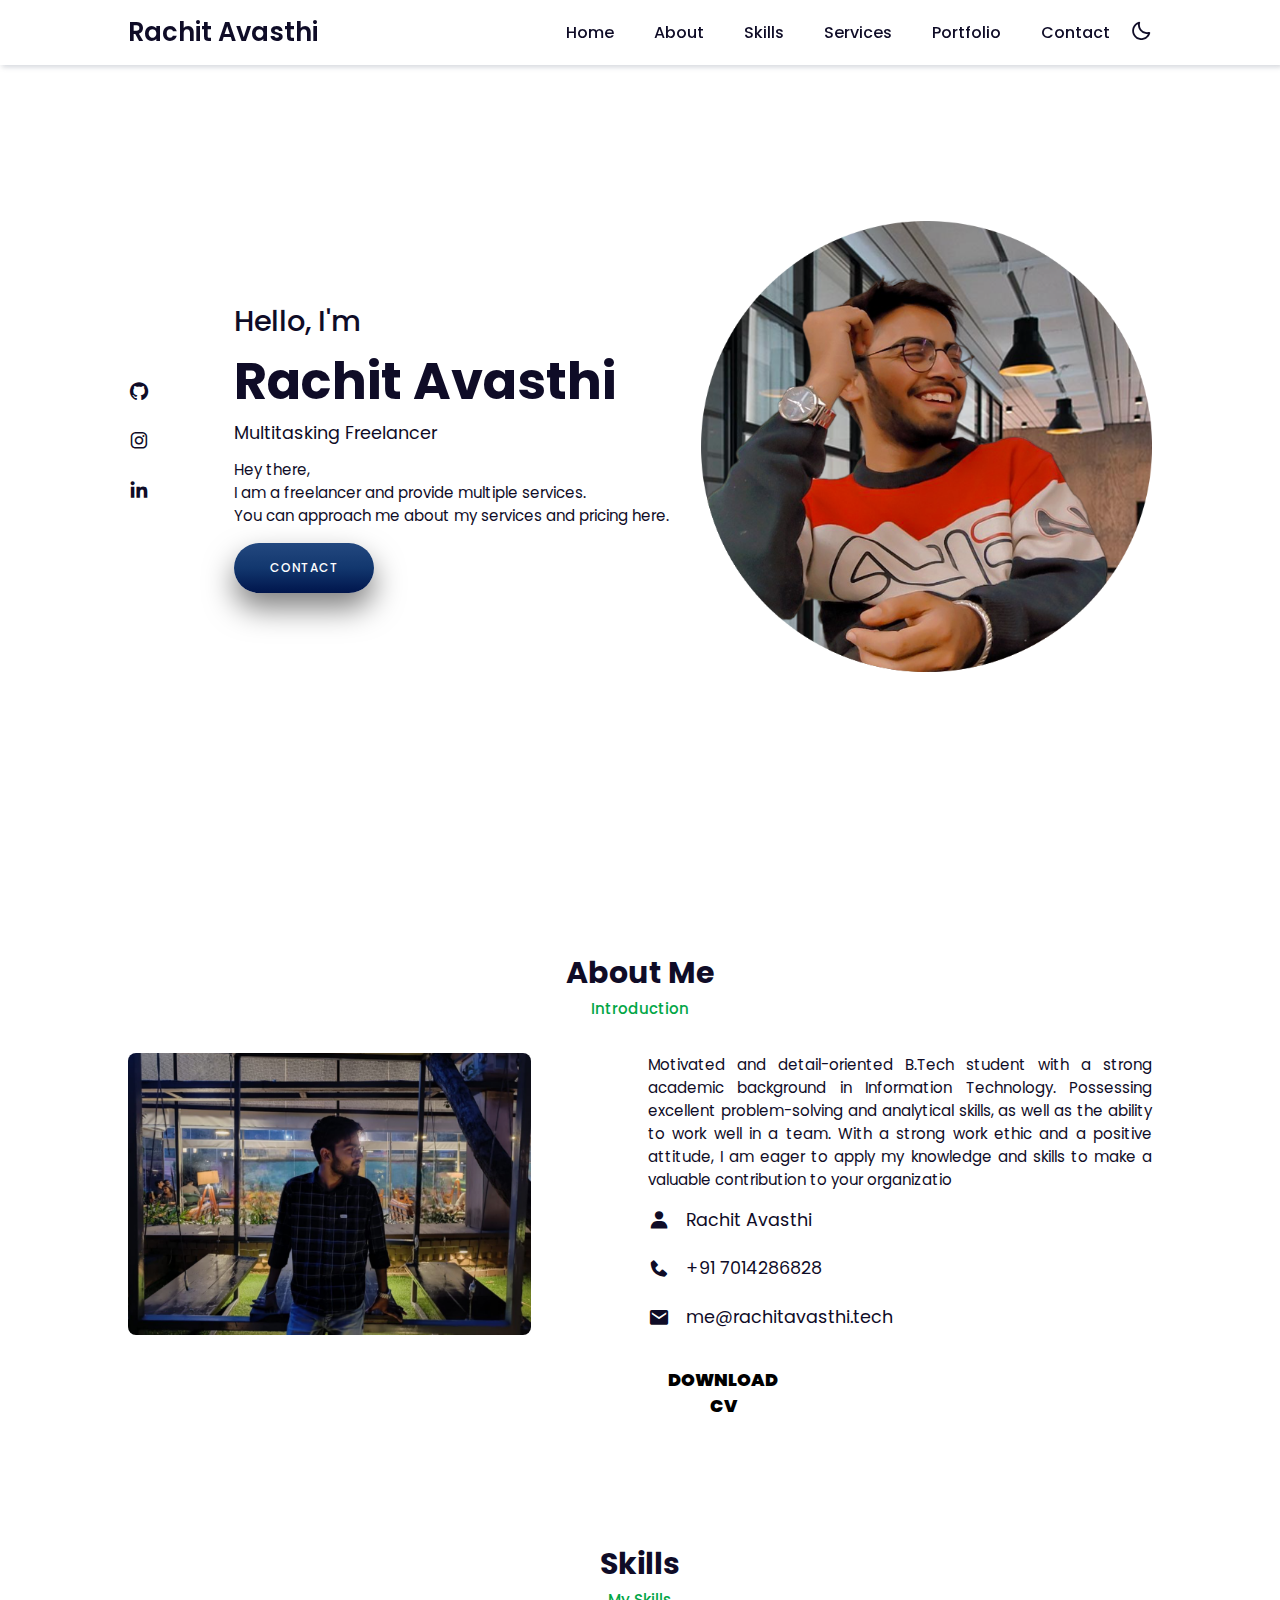
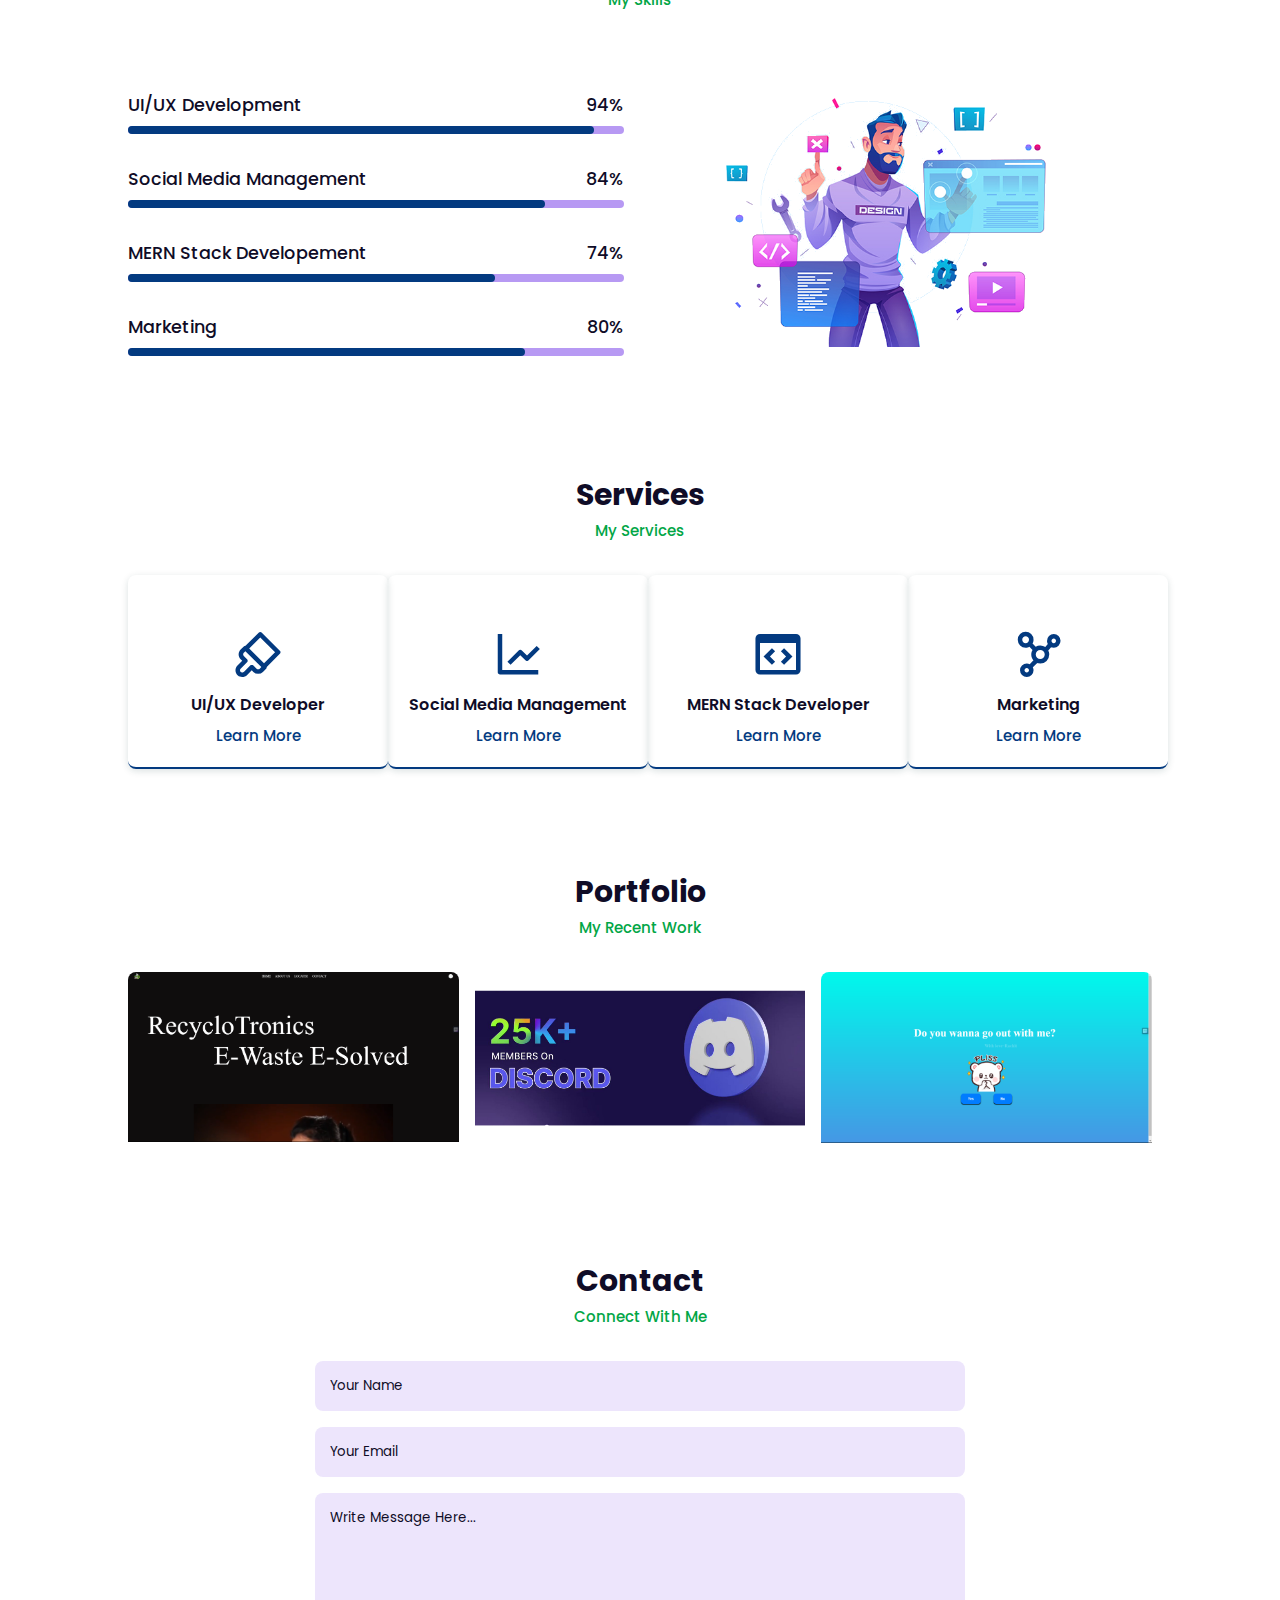
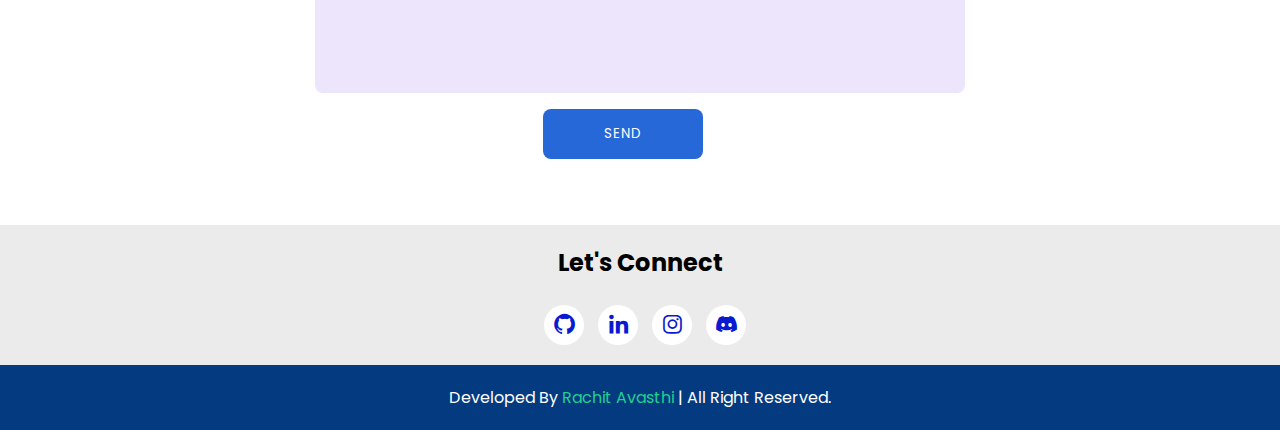
==== commit 13ae5681: "Update index.html" ====
--- a/index.html
+++ b/index.html
@@ -143,7 +143,7 @@
     <section class="services" id="services">
         <div class="heading">
             <h2>Services</h2>
-            <span>Our Services</span>
+            <span>My Services</span>
         </div>
         <div class="services-content">
             <!-- Box 1 -->
@@ -219,9 +219,9 @@
         <h2>Let's Connect</h2>
         <div class="footer-social">
             <a href="https://github.com/Gacky1" target="_blank"><i class='bx bxl-github' ></i></a>
-            <a href="https://www.linkedin.com/in/rachit-avasthi/" target="_blank"><i class='bx bxl-linkedin' ></i></a>
+            <a href="https://www.linkedin.com/in/rachit-avasthi/" target="_blank"><i class='bx bxl-linkedin'></i></a>
             <a href="https://www.instagram.com/gacky_a1" target="_blank"><i class='bx bxl-instagram' ></i></a>
-            <a href="https://discord.gg/khiladiadda"><<i class='bx bxl-discord-alt'></i></a>
+            <a href="https://discord.gg/khiladiadda"><i class='bx bxl-discord-alt'></i></a>
         </div>
  
     </div>
--- a/css/style.css
+++ b/css/style.css
@@ -479,6 +479,12 @@
   width: 40px;
   height: 40px;
 }
+.footer-social a i:hover{
+  background-color: #000;
+  color: #22cf91;
+  transform: scale(1.09);
+  transition: 0.7s;
+}
 .copyright {
   padding: 20px;
   background: var(--main-color);
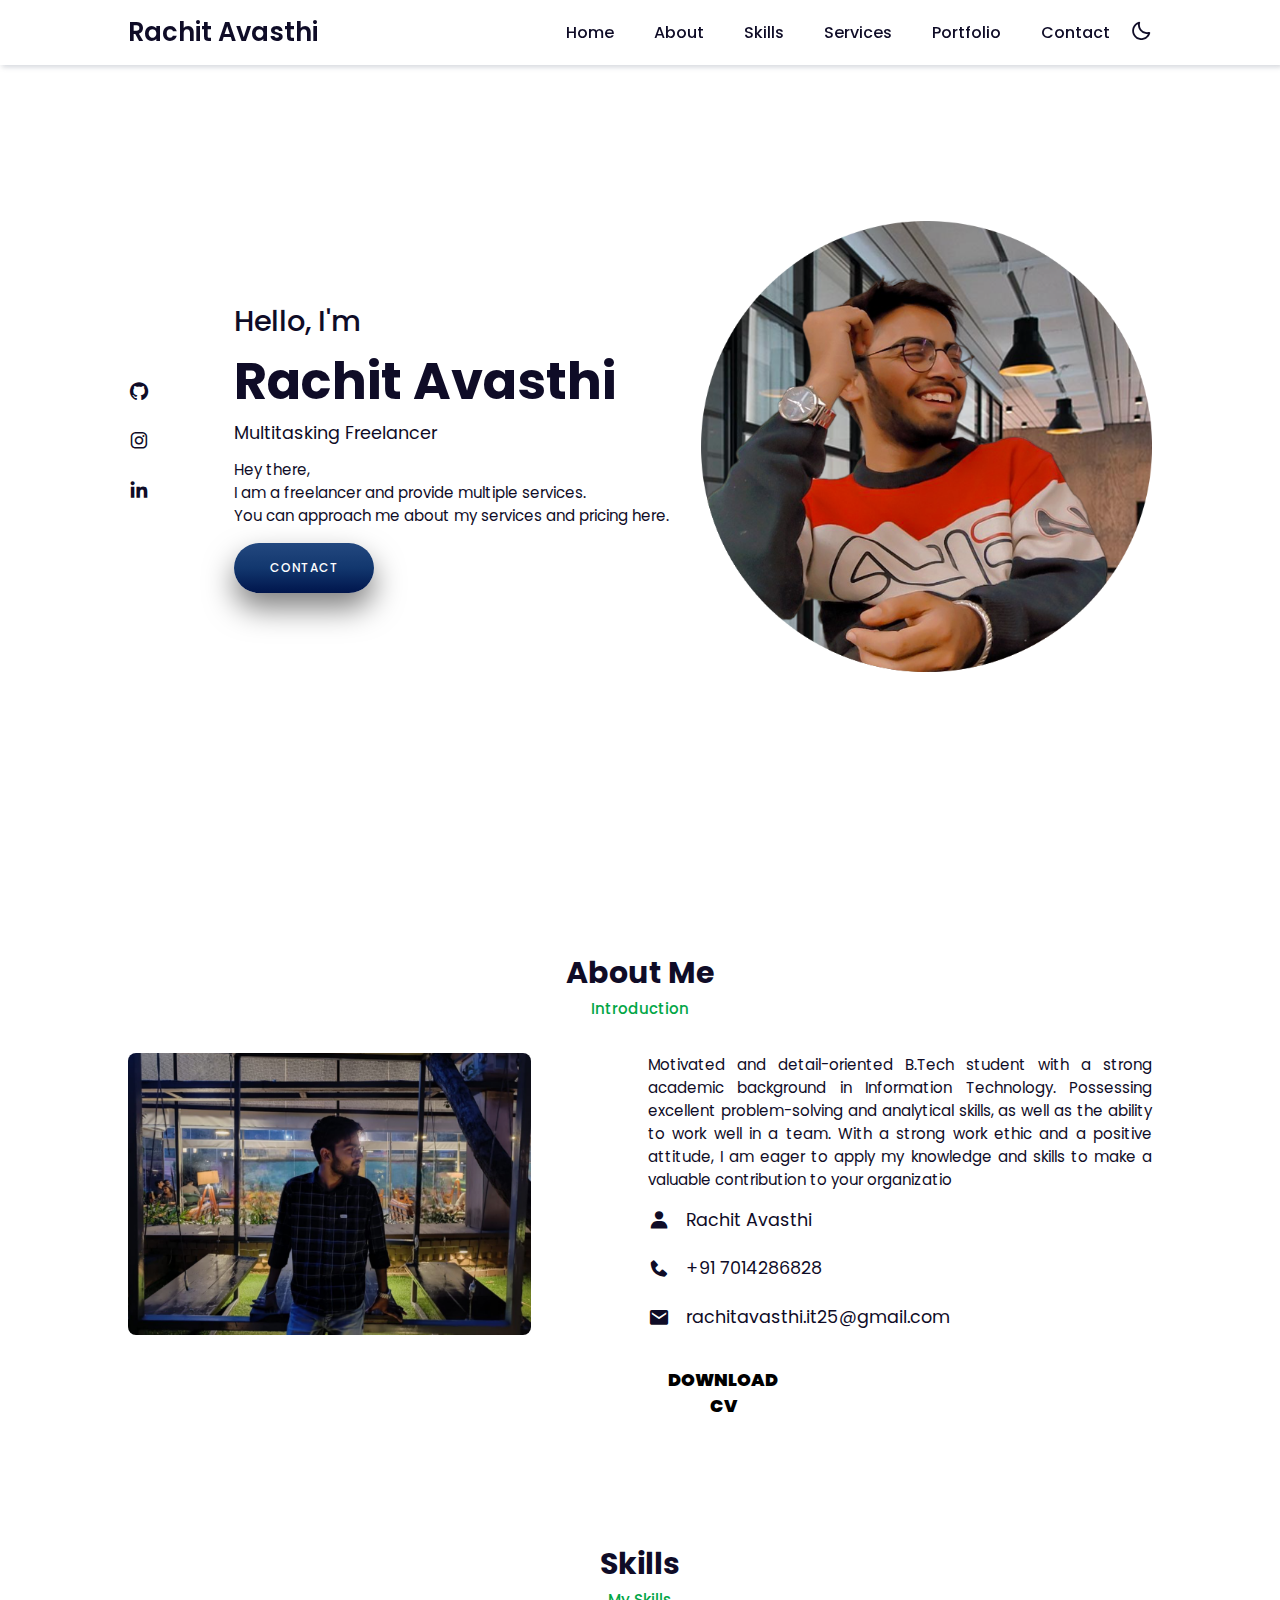
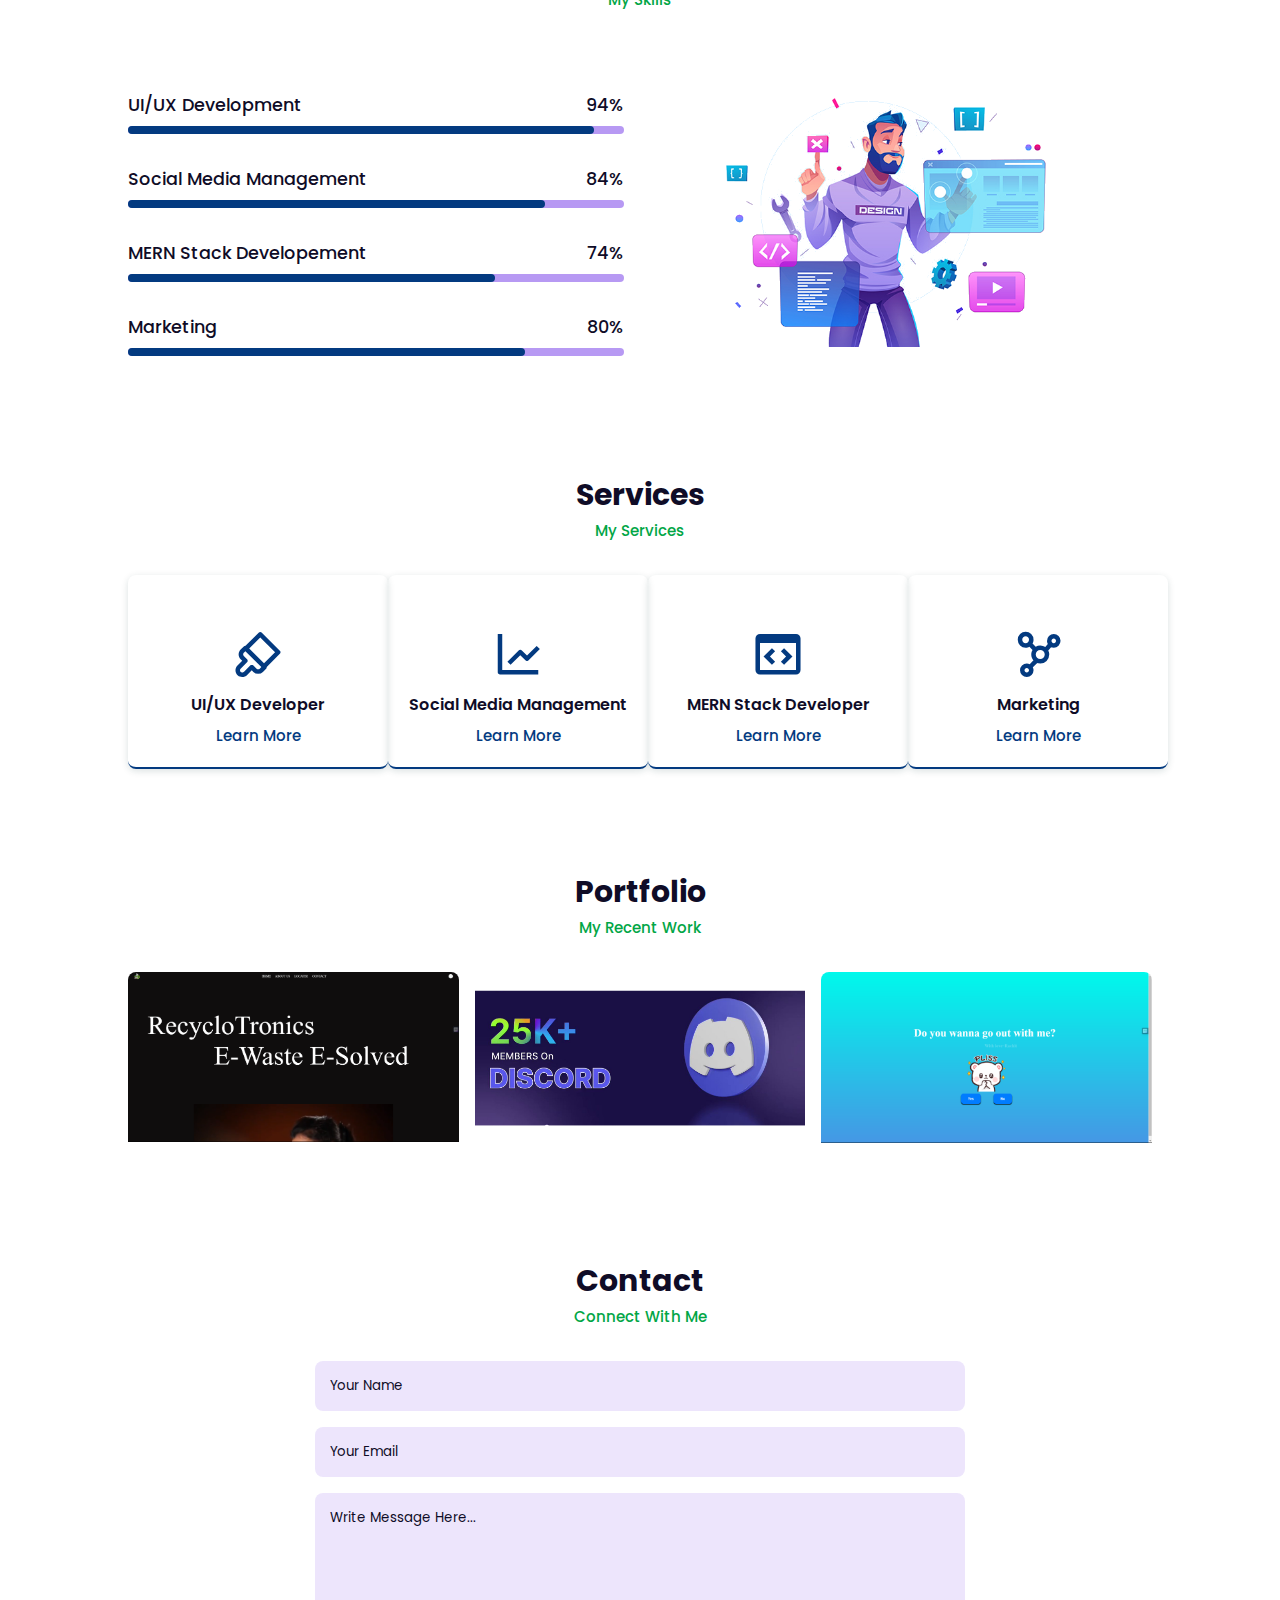
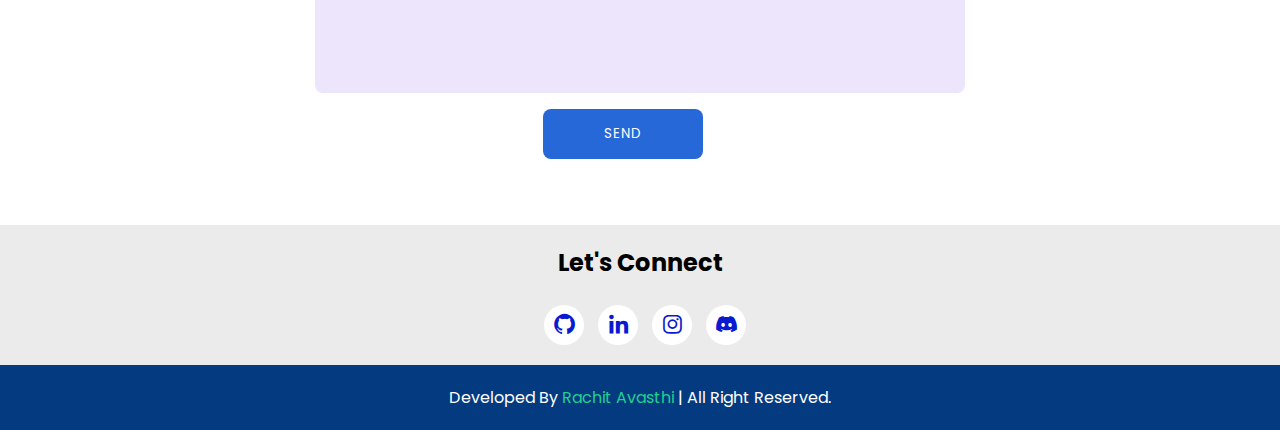
==== commit ae382188: "Update index.html" ====
--- a/index.html
+++ b/index.html
@@ -11,6 +11,18 @@
     <link rel="stylesheet" href="https://cdn.jsdelivr.net/npm/boxicons@latest/css/boxicons.min.css">
     <!-- Favicon  -->
     <link rel="shortcut icon" href="/11.png" type="image/x-icon">
+    <script>
+        window.embeddedChatbotConfig = {
+        chatbotId: "3PjG1PYvzYXzcc0wVGCEZ",
+        domain: "www.chatbase.co"
+        }
+        </script>
+        <script
+        src="https://www.chatbase.co/embed.min.js"
+        chatbotId="3PjG1PYvzYXzcc0wVGCEZ"
+        domain="www.chatbase.co"
+        defer>
+        </script>
 </head>
 <body>
     <!-- Navbar -->
@@ -84,7 +96,7 @@
                     <!-- Box 3 -->
                     <div class="info-box">
                         <i class='bx bxs-envelope' ></i>
-                        <span>me@rachitavasthi.tech</span>
+                        <span>rachitavasthi.it25@gmail.com</span>
                     </div>
                 </div>
                 <a href="Rachit Avasthi.pdf" class="" target="_blank"><button>
@@ -223,15 +235,14 @@
             <a href="https://www.instagram.com/gacky_a1" target="_blank"><i class='bx bxl-instagram' ></i></a>
             <a href="https://discord.gg/khiladiadda"><i class='bx bxl-discord-alt'></i></a>
         </div>
- 
+
     </div>
     <!-- Copyright -->
     <div class="copyright">
         <p>Developed By <a href="">Rachit Avasthi</a> | All Right Reserved.</p>
     </div>
- 
- 
- 
+
+
     <!-- Link To JS -->
     <script src="./js/script.js"></script>
 </body>
